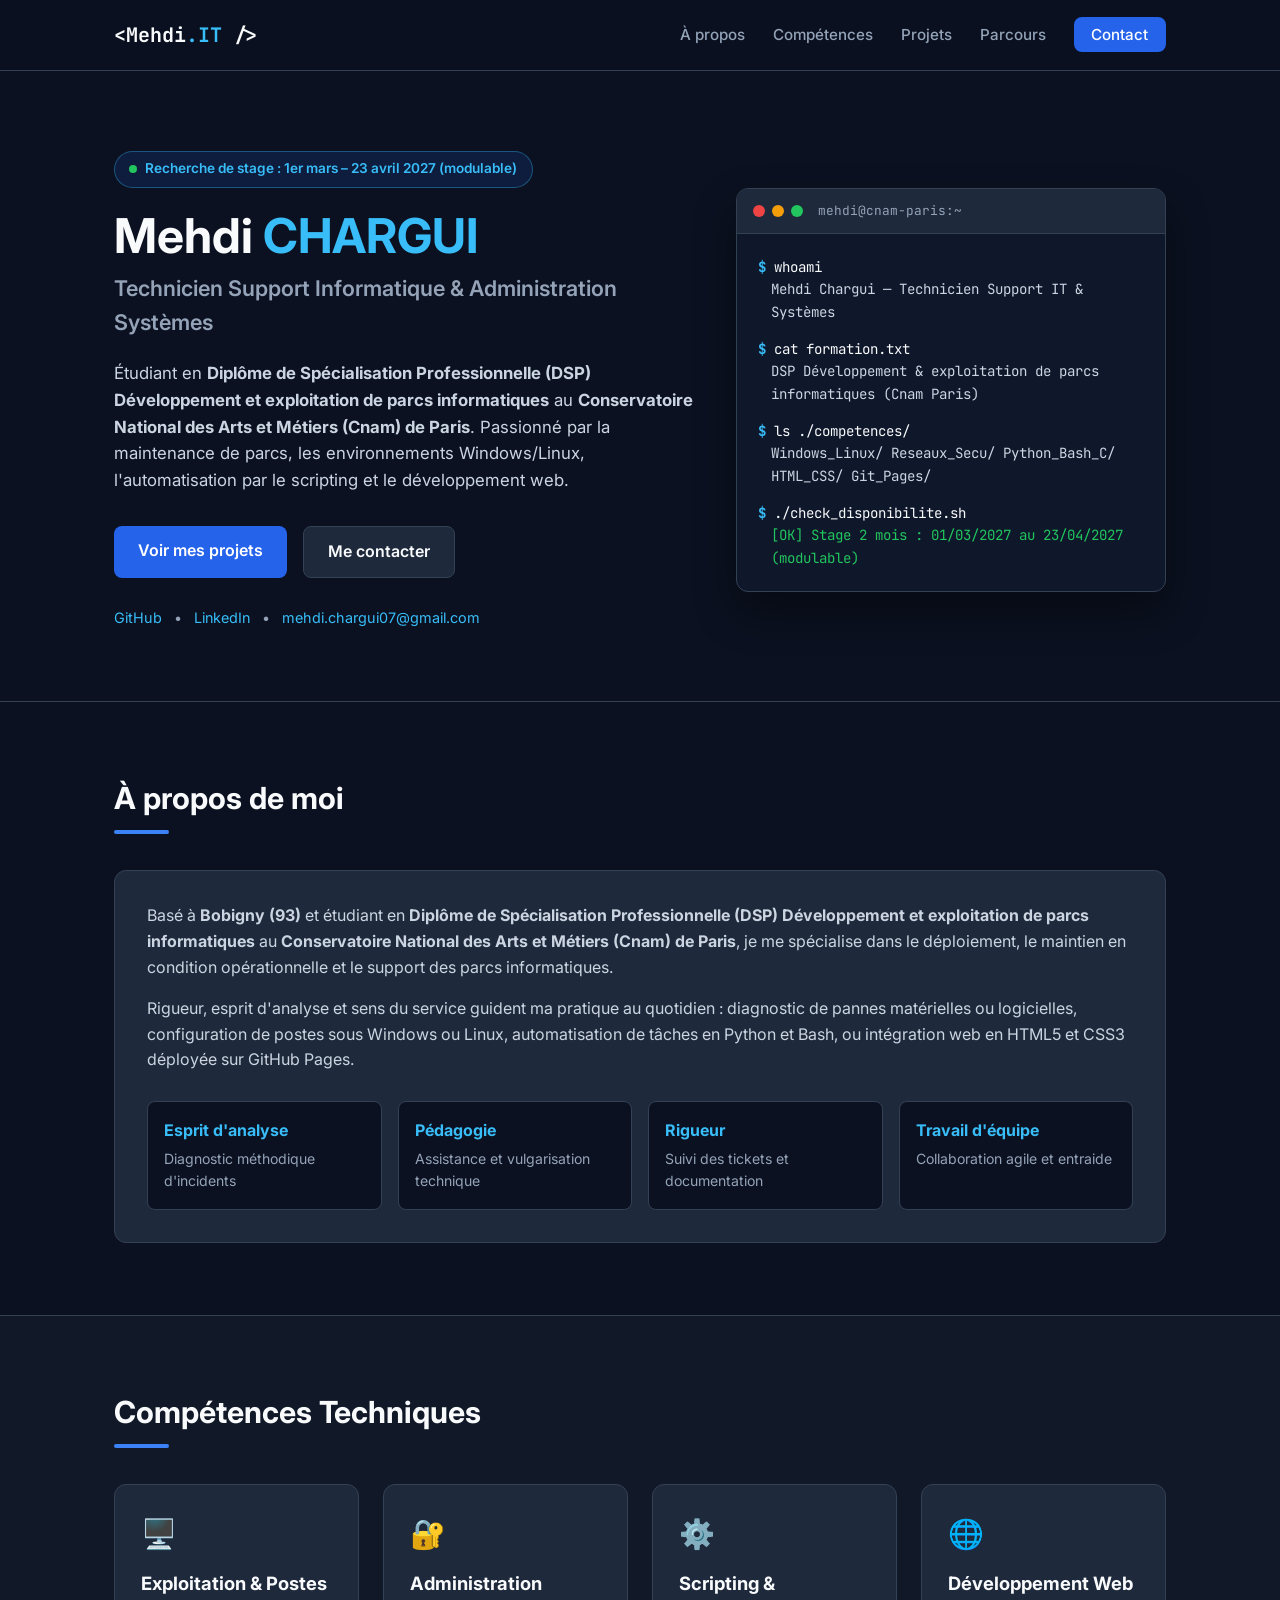
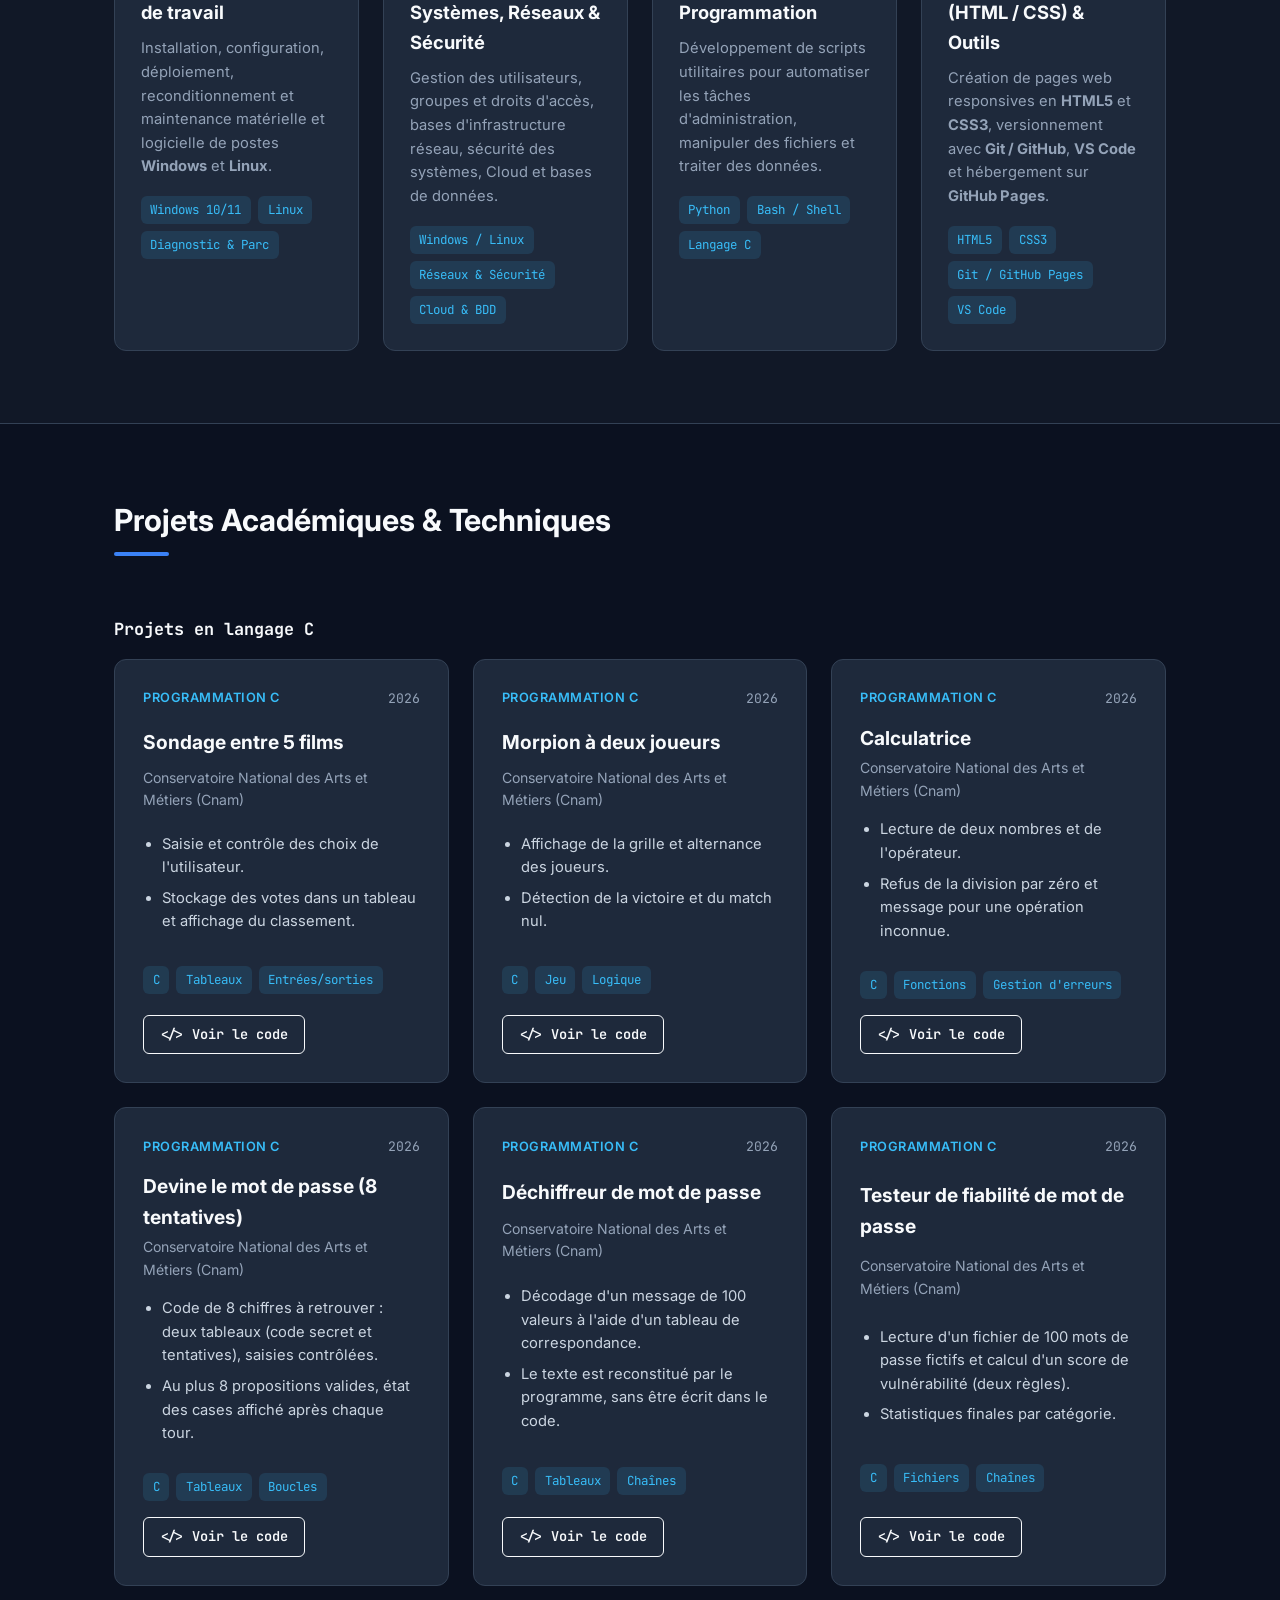
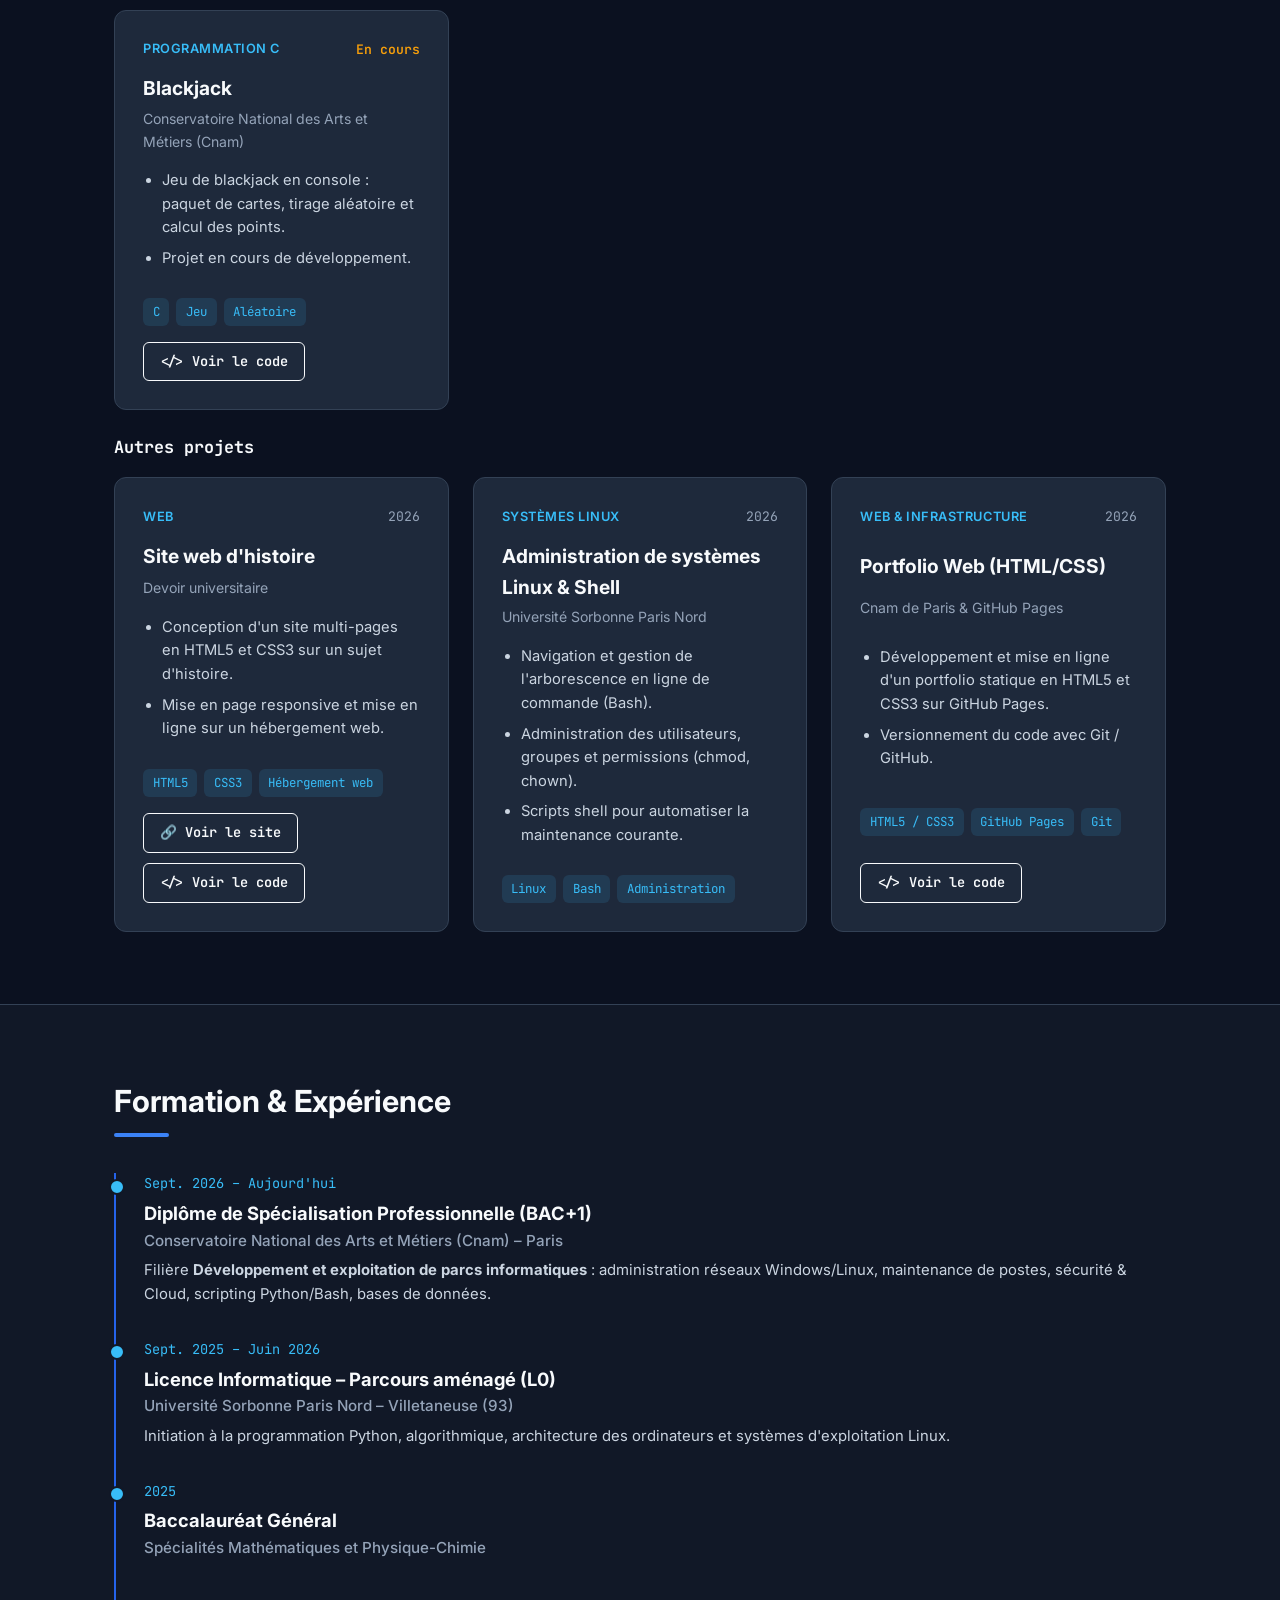
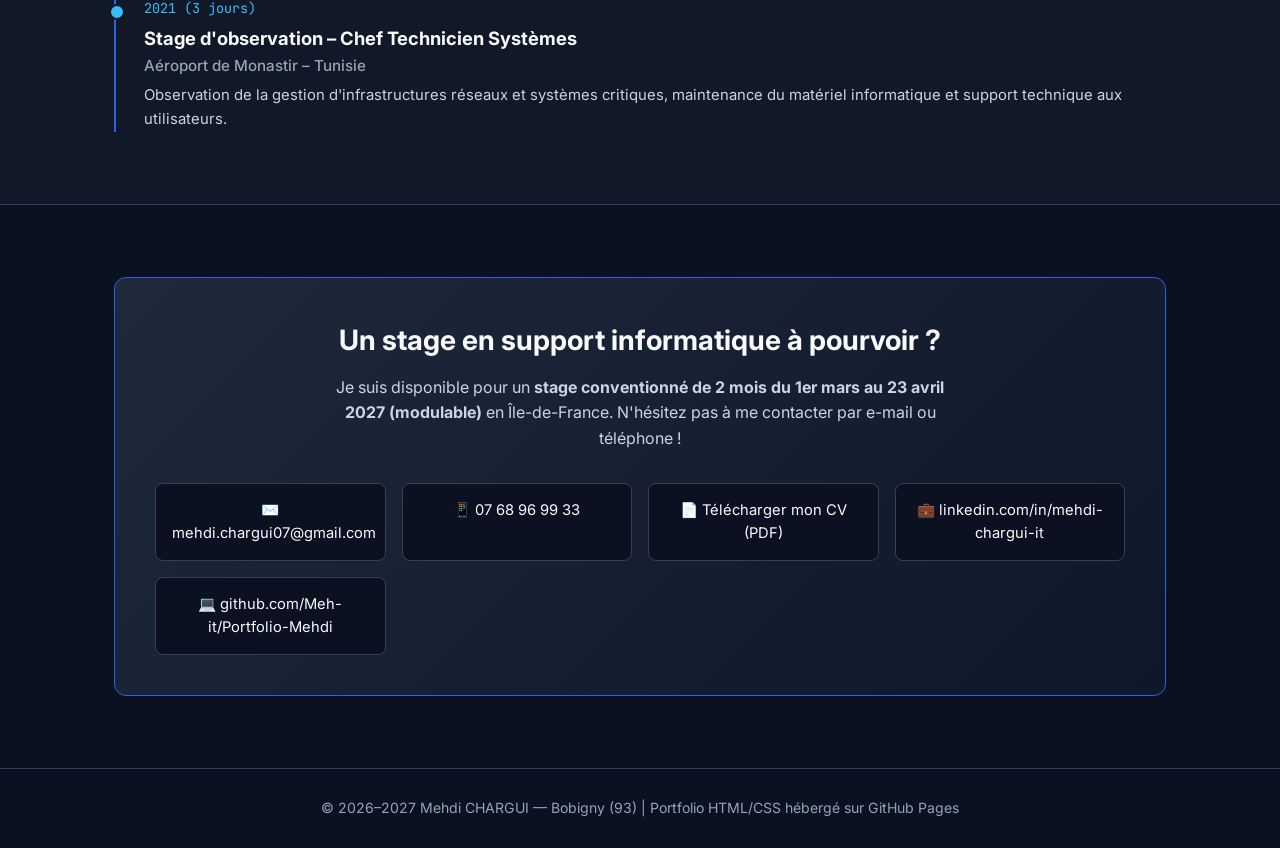
==== index.html @ 20b5f442 "Revise project details and add CV link Updated project descriptions and added a CV download link." ====
<!DOCTYPE html>
<html lang="fr">
<head>
  <meta charset="UTF-8" />
  <meta name="viewport" content="width=device-width, initial-scale=1.0" />
  <title>Mehdi Chargui — Portfolio | Technicien Support &amp; Systèmes</title>
  <meta name="description" content="Portfolio de Mehdi Chargui, étudiant en DSP Développement et exploitation de parcs informatiques au Cnam de Paris. Recherche de stage Technicien support informatique (1er mars – 23 avril 2027, modulable)." />
  <link rel="preconnect" href="https://fonts.googleapis.com" />
  <link rel="preconnect" href="https://fonts.gstatic.com" crossorigin />
  <link href="https://fonts.googleapis.com/css2?family=Inter:wght@400;500;600;700&family=JetBrains+Mono:wght@400;600&display=swap" rel="stylesheet" />
  <link rel="stylesheet" href="style.css" />
  <style>
    /* Boutons "Voir le code" (projets) */
    .projects-subtitle { margin: 24px 0 16px; font-family: "JetBrains Mono", monospace; font-size: 1.05rem; }
    .badge-encours { color: #f59e0b; font-weight: 600; }
    .project-links { margin-top: 16px; display: flex; flex-wrap: wrap; gap: 10px; }
    .btn-code {
      display: inline-flex;
      align-items: center;
      gap: 6px;
      padding: 8px 16px;
      border: 1.5px solid currentColor;
      border-radius: 6px;
      font-family: "JetBrains Mono", monospace;
      font-size: 0.85rem;
      font-weight: 600;
      text-decoration: none;
      color: inherit;
      transition: transform 0.2s, opacity 0.2s;
    }
    .btn-code:hover { transform: translateY(-2px); opacity: 0.8; }
  </style>
</head>
<body>
  <!-- Navigation -->
  <header class="navbar">
    <div class="container nav-content">
      <a href="#accueil" class="logo">&lt;Mehdi<span>.IT</span> /&gt;</a>
      <nav aria-label="Navigation principale">
        <ul class="nav-links">
          <li><a href="#a-propos">À propos</a></li>
          <li><a href="#competences">Compétences</a></li>
          <li><a href="#projets">Projets</a></li>
          <li><a href="#parcours">Parcours</a></li>
          <li><a href="#contact" class="btn-nav">Contact</a></li>
        </ul>
      </nav>
    </div>
  </header>

  <!-- Hero Section -->
  <section id="accueil" class="hero">
    <div class="container hero-grid">
      <div class="hero-text">
        <div class="badge-stage">
          <span class="dot"></span> Recherche de stage : 1er mars – 23 avril 2027 (modulable)
        </div>
        <h1>Mehdi <span>CHARGUI</span></h1>
        <h2>Technicien Support Informatique &amp; Administration Systèmes</h2>
        <p class="hero-desc">
          Étudiant en <strong>Diplôme de Spécialisation Professionnelle (DSP) Développement et exploitation de parcs informatiques</strong> au <strong>Conservatoire National des Arts et Métiers (Cnam) de Paris</strong>. Passionné par la maintenance de parcs, les environnements Windows/Linux, l'automatisation par le scripting et le développement web.
        </p>
        <div class="hero-actions">
          <a href="#projets" class="btn btn-primary">Voir mes projets</a>
          <a href="#contact" class="btn btn-secondary">Me contacter</a>
        </div>
        <div class="hero-links">
          <a href="https://github.com/Meh-it/Portfolio-Mehdi" target="_blank" rel="noopener">GitHub</a>
          <span>•</span>
          <a href="https://linkedin.com/in/mehdi-chargui-it" target="_blank" rel="noopener">LinkedIn</a>
          <span>•</span>
          <a href="mailto:mehdi.chargui07@gmail.com">mehdi.chargui07@gmail.com</a>
        </div>
      </div>

      <div class="terminal-card" aria-label="Présentation terminal">
        <div class="terminal-header">
          <span class="t-btn red"></span>
          <span class="t-btn yellow"></span>
          <span class="t-btn green"></span>
          <span class="terminal-title">mehdi@cnam-paris:~</span>
        </div>
        <div class="terminal-body">
          <p><span class="prompt">$</span> whoami</p>
          <p class="output">Mehdi Chargui — Technicien Support IT &amp; Systèmes</p>
          <p><span class="prompt">$</span> cat formation.txt</p>
          <p class="output">DSP Développement &amp; exploitation de parcs informatiques (Cnam Paris)</p>
          <p><span class="prompt">$</span> ls ./competences/</p>
          <p class="output">Windows_Linux/  Reseaux_Secu/  Python_Bash_C/  HTML_CSS/  Git_Pages/</p>
          <p><span class="prompt">$</span> ./check_disponibilite.sh</p>
          <p class="output success">[OK] Stage 2 mois : 01/03/2027 au 23/04/2027 (modulable)</p>
        </div>
      </div>
    </div>
  </section>

  <!-- À propos -->
  <section id="a-propos" class="section">
    <div class="container">
      <h2 class="section-title">À propos de moi</h2>
      <div class="about-card">
        <p>
          Basé à <strong>Bobigny (93)</strong> et étudiant en <strong>Diplôme de Spécialisation Professionnelle (DSP) Développement et exploitation de parcs informatiques</strong> au <strong>Conservatoire National des Arts et Métiers (Cnam) de Paris</strong>, je me spécialise dans le déploiement, le maintien en condition opérationnelle et le support des parcs informatiques.
        </p>
        <p>
          Rigueur, esprit d'analyse et sens du service guident ma pratique au quotidien : diagnostic de pannes matérielles ou logicielles, configuration de postes sous Windows ou Linux, automatisation de tâches en Python et Bash, ou intégration web en HTML5 et CSS3 déployée sur GitHub Pages.
        </p>
        <div class="qualities-grid">
          <div class="quality-item"><strong>Esprit d'analyse</strong><span>Diagnostic méthodique d'incidents</span></div>
          <div class="quality-item"><strong>Pédagogie</strong><span>Assistance et vulgarisation technique</span></div>
          <div class="quality-item"><strong>Rigueur</strong><span>Suivi des tickets et documentation</span></div>
          <div class="quality-item"><strong>Travail d'équipe</strong><span>Collaboration agile et entraide</span></div>
        </div>
      </div>
    </div>
  </section>

  <!-- Compétences Techniques -->
  <section id="competences" class="section section-alt">
    <div class="container">
      <h2 class="section-title">Compétences Techniques</h2>
      <div class="skills-grid">
        <article class="skill-card">
          <div class="skill-icon">🖥️</div>
          <h3>Exploitation &amp; Postes de travail</h3>
          <p>Installation, configuration, déploiement, reconditionnement et maintenance matérielle et logicielle de postes <strong>Windows</strong> et <strong>Linux</strong>.</p>
          <div class="tags">
            <span>Windows 10/11</span><span>Linux</span><span>Diagnostic &amp; Parc</span>
          </div>
        </article>

        <article class="skill-card">
          <div class="skill-icon">🔐</div>
          <h3>Administration Systèmes, Réseaux &amp; Sécurité</h3>
          <p>Gestion des utilisateurs, groupes et droits d'accès, bases d'infrastructure réseau, sécurité des systèmes, Cloud et bases de données.</p>
          <div class="tags">
            <span>Windows / Linux</span><span>Réseaux &amp; Sécurité</span><span>Cloud &amp; BDD</span>
          </div>
        </article>

        <article class="skill-card">
          <div class="skill-icon">⚙️</div>
          <h3>Scripting &amp; Programmation</h3>
          <p>Développement de scripts utilitaires pour automatiser les tâches d'administration, manipuler des fichiers et traiter des données.</p>
          <div class="tags">
            <span>Python</span><span>Bash / Shell</span><span>Langage C</span>
          </div>
        </article>

        <article class="skill-card">
          <div class="skill-icon">🌐</div>
          <h3>Développement Web (HTML / CSS) &amp; Outils</h3>
          <p>Création de pages web responsives en <strong>HTML5</strong> et <strong>CSS3</strong>, versionnement avec <strong>Git / GitHub</strong>, <strong>VS Code</strong> et hébergement sur <strong>GitHub Pages</strong>.</p>
          <div class="tags">
            <span>HTML5</span><span>CSS3</span><span>Git / GitHub Pages</span><span>VS Code</span>
          </div>
        </article>
      </div>
    </div>
  </section>

  <!-- Projets Académiques & Techniques -->
  <section id="projets" class="section">
    <div class="container">
      <h2 class="section-title">Projets Académiques &amp; Techniques</h2>
      <h3 class="projects-subtitle">Projets en langage C</h3>
      <div class="projects-grid">
        <article class="project-card">
          <div class="project-header">
            <span class="project-tag">Programmation C</span>
            <span class="project-year">2026</span>
          </div>
          <h3>Sondage entre 5 films</h3>
          <p class="project-place">Conservatoire National des Arts et Métiers (Cnam)</p>
          <ul>
            <li>Saisie et contrôle des choix de l'utilisateur.</li>
            <li>Stockage des votes dans un tableau et affichage du classement.</li>
          </ul>
          <div class="tags">
            <span>C</span><span>Tableaux</span><span>Entrées/sorties</span>
          </div>
          <div class="project-links">
            <a href="https://github.com/Meh-it/projets-c/tree/main/01-sondage-films" target="_blank" rel="noopener" class="btn-code">&lt;/&gt; Voir le code</a>
          </div>
        </article>
        <article class="project-card">
          <div class="project-header">
            <span class="project-tag">Programmation C</span>
            <span class="project-year">2026</span>
          </div>
          <h3>Morpion à deux joueurs</h3>
          <p class="project-place">Conservatoire National des Arts et Métiers (Cnam)</p>
          <ul>
            <li>Affichage de la grille et alternance des joueurs.</li>
            <li>Détection de la victoire et du match nul.</li>
          </ul>
          <div class="tags">
            <span>C</span><span>Jeu</span><span>Logique</span>
          </div>
          <div class="project-links">
            <a href="https://github.com/Meh-it/projets-c/tree/main/02-morpion" target="_blank" rel="noopener" class="btn-code">&lt;/&gt; Voir le code</a>
          </div>
        </article>
        <article class="project-card">
          <div class="project-header">
            <span class="project-tag">Programmation C</span>
            <span class="project-year">2026</span>
          </div>
          <h3>Calculatrice</h3>
          <p class="project-place">Conservatoire National des Arts et Métiers (Cnam)</p>
          <ul>
            <li>Lecture de deux nombres et de l'opérateur.</li>
            <li>Refus de la division par zéro et message pour une opération inconnue.</li>
          </ul>
          <div class="tags">
            <span>C</span><span>Fonctions</span><span>Gestion d'erreurs</span>
          </div>
          <div class="project-links">
            <a href="https://github.com/Meh-it/projets-c/tree/main/03-calculatrice" target="_blank" rel="noopener" class="btn-code">&lt;/&gt; Voir le code</a>
          </div>
        </article>
        <article class="project-card">
          <div class="project-header">
            <span class="project-tag">Programmation C</span>
            <span class="project-year">2026</span>
          </div>
          <h3>Devine le mot de passe (8 tentatives)</h3>
          <p class="project-place">Conservatoire National des Arts et Métiers (Cnam)</p>
          <ul>
            <li>Code de 8 chiffres à retrouver : deux tableaux (code secret et tentatives), saisies contrôlées.</li>
            <li>Au plus 8 propositions valides, état des cases affiché après chaque tour.</li>
          </ul>
          <div class="tags">
            <span>C</span><span>Tableaux</span><span>Boucles</span>
          </div>
          <div class="project-links">
            <a href="https://github.com/Meh-it/projets-c/tree/main/04-devine-mot-de-passe" target="_blank" rel="noopener" class="btn-code">&lt;/&gt; Voir le code</a>
          </div>
        </article>
        <article class="project-card">
          <div class="project-header">
            <span class="project-tag">Programmation C</span>
            <span class="project-year">2026</span>
          </div>
          <h3>Déchiffreur de mot de passe</h3>
          <p class="project-place">Conservatoire National des Arts et Métiers (Cnam)</p>
          <ul>
            <li>Décodage d'un message de 100 valeurs à l'aide d'un tableau de correspondance.</li>
            <li>Le texte est reconstitué par le programme, sans être écrit dans le code.</li>
          </ul>
          <div class="tags">
            <span>C</span><span>Tableaux</span><span>Chaînes</span>
          </div>
          <div class="project-links">
            <a href="https://github.com/Meh-it/projets-c/tree/main/05-dechiffreur-mot-de-passe" target="_blank" rel="noopener" class="btn-code">&lt;/&gt; Voir le code</a>
          </div>
        </article>
        <article class="project-card">
          <div class="project-header">
            <span class="project-tag">Programmation C</span>
            <span class="project-year">2026</span>
          </div>
          <h3>Testeur de fiabilité de mot de passe</h3>
          <p class="project-place">Conservatoire National des Arts et Métiers (Cnam)</p>
          <ul>
            <li>Lecture d'un fichier de 100 mots de passe fictifs et calcul d'un score de vulnérabilité (deux règles).</li>
            <li>Statistiques finales par catégorie.</li>
          </ul>
          <div class="tags">
            <span>C</span><span>Fichiers</span><span>Chaînes</span>
          </div>
          <div class="project-links">
            <a href="https://github.com/Meh-it/projets-c/tree/main/06-testeur-fiabilite-mot-de-passe" target="_blank" rel="noopener" class="btn-code">&lt;/&gt; Voir le code</a>
          </div>
        </article>
        <article class="project-card">
          <div class="project-header">
            <span class="project-tag">Programmation C</span>
            <span class="project-year badge-encours">En cours</span>
          </div>
          <h3>Blackjack</h3>
          <p class="project-place">Conservatoire National des Arts et Métiers (Cnam)</p>
          <ul>
            <li>Jeu de blackjack en console : paquet de cartes, tirage aléatoire et calcul des points.</li>
            <li>Projet en cours de développement.</li>
          </ul>
          <div class="tags">
            <span>C</span><span>Jeu</span><span>Aléatoire</span>
          </div>
          <div class="project-links">
            <a href="https://github.com/Meh-it/projets-c" target="_blank" rel="noopener" class="btn-code">&lt;/&gt; Voir le code</a>
          </div>
        </article>
      </div>

      <h3 class="projects-subtitle">Autres projets</h3>
      <div class="projects-grid">
        <article class="project-card">
          <div class="project-header">
            <span class="project-tag">Web</span>
            <span class="project-year">2026</span>
          </div>
          <h3>Site web d'histoire</h3>
          <p class="project-place">Devoir universitaire</p>
          <ul>
            <li>Conception d'un site multi-pages en HTML5 et CSS3 sur un sujet d'histoire.</li>
            <li>Mise en page responsive et mise en ligne sur un hébergement web.</li>
          </ul>
          <div class="tags">
            <span>HTML5</span><span>CSS3</span><span>Hébergement web</span>
          </div>
          <div class="project-links">
            <a href="https://mehdich.wuaze.com" target="_blank" rel="noopener" class="btn-code">&#128279; Voir le site</a>
            <a href="https://github.com/Meh-it/site-histoire" target="_blank" rel="noopener" class="btn-code">&lt;/&gt; Voir le code</a>
          </div>
        </article>
        <article class="project-card">
          <div class="project-header">
            <span class="project-tag">Systèmes Linux</span>
            <span class="project-year">2026</span>
          </div>
          <h3>Administration de systèmes Linux &amp; Shell</h3>
          <p class="project-place">Université Sorbonne Paris Nord</p>
          <ul>
            <li>Navigation et gestion de l'arborescence en ligne de commande (Bash).</li>
            <li>Administration des utilisateurs, groupes et permissions (chmod, chown).</li>
            <li>Scripts shell pour automatiser la maintenance courante.</li>
          </ul>
          <div class="tags">
            <span>Linux</span><span>Bash</span><span>Administration</span>
          </div>
        </article>
        <article class="project-card">
          <div class="project-header">
            <span class="project-tag">Web &amp; Infrastructure</span>
            <span class="project-year">2026</span>
          </div>
          <h3>Portfolio Web (HTML/CSS)</h3>
          <p class="project-place">Cnam de Paris &amp; GitHub Pages</p>
          <ul>
            <li>Développement et mise en ligne d'un portfolio statique en HTML5 et CSS3 sur GitHub Pages.</li>
            <li>Versionnement du code avec Git / GitHub.</li>
          </ul>
          <div class="tags">
            <span>HTML5 / CSS3</span><span>GitHub Pages</span><span>Git</span>
          </div>
          <div class="project-links">
            <a href="https://github.com/Meh-it/Portfolio-Mehdi" target="_blank" rel="noopener" class="btn-code">&lt;/&gt; Voir le code</a>
          </div>
        </article>
      </div>
    </div>
  </section>

  <!-- Parcours & Expérience -->
  <section id="parcours" class="section section-alt">
    <div class="container">
      <h2 class="section-title">Formation &amp; Expérience</h2>
      <div class="timeline">
        <div class="timeline-item">
          <div class="timeline-date">Sept. 2026 – Aujourd'hui</div>
          <div class="timeline-content">
            <h3>Diplôme de Spécialisation Professionnelle (BAC+1)</h3>
            <h4>Conservatoire National des Arts et Métiers (Cnam) – Paris</h4>
            <p>Filière <strong>Développement et exploitation de parcs informatiques</strong> : administration réseaux Windows/Linux, maintenance de postes, sécurité &amp; Cloud, scripting Python/Bash, bases de données.</p>
          </div>
        </div>

        <div class="timeline-item">
          <div class="timeline-date">Sept. 2025 – Juin 2026</div>
          <div class="timeline-content">
            <h3>Licence Informatique – Parcours aménagé (L0)</h3>
            <h4>Université Sorbonne Paris Nord – Villetaneuse (93)</h4>
            <p>Initiation à la programmation Python, algorithmique, architecture des ordinateurs et systèmes d'exploitation Linux.</p>
          </div>
        </div>

        <div class="timeline-item">
          <div class="timeline-date">2025</div>
          <div class="timeline-content">
            <h3>Baccalauréat Général</h3>
            <h4>Spécialités Mathématiques et Physique-Chimie</h4>
          </div>
        </div>

        <div class="timeline-item">
          <div class="timeline-date">2021 (3 jours)</div>
          <div class="timeline-content">
            <h3>Stage d'observation – Chef Technicien Systèmes</h3>
            <h4>Aéroport de Monastir – Tunisie</h4>
            <p>Observation de la gestion d'infrastructures réseaux et systèmes critiques, maintenance du matériel informatique et support technique aux utilisateurs.</p>
          </div>
        </div>
      </div>
    </div>
  </section>

  <!-- Contact -->
  <section id="contact" class="section">
    <div class="container">
      <div class="contact-box">
        <h2>Un stage en support informatique à pourvoir ?</h2>
        <p>
          Je suis disponible pour un <strong>stage conventionné de 2 mois du 1er mars au 23 avril 2027 (modulable)</strong> en Île-de-France. N'hésitez pas à me contacter par e-mail ou téléphone !
        </p>
        <div class="contact-details">
          <a href="mailto:mehdi.chargui07@gmail.com" class="contact-item">
            <span>✉️</span> mehdi.chargui07@gmail.com
          </a>
          <a href="tel:+33768969933" class="contact-item">
            <span>📱</span> 07 68 96 99 33
          </a>
          <a href="Chargui_Mehdi_CV.pdf" target="_blank" rel="noopener" class="contact-item">
            <span>📄</span> Télécharger mon CV (PDF)
          </a>
          <a href="https://linkedin.com/in/mehdi-chargui-it" target="_blank" rel="noopener" class="contact-item">
            <span>💼</span> linkedin.com/in/mehdi-chargui-it
          </a>
          <a href="https://github.com/Meh-it/Portfolio-Mehdi" target="_blank" rel="noopener" class="contact-item">
            <span>💻</span> github.com/Meh-it/Portfolio-Mehdi
          </a>
        </div>
      </div>
    </div>
  </section>

  <!-- Footer -->
  <footer class="footer">
    <div class="container">
      <p>© 2026–2027 Mehdi CHARGUI — Bobigny (93) | Portfolio HTML/CSS hébergé sur GitHub Pages</p>
    </div>
  </footer>
</body>
</html>
---- style.css ----
/* Reset & Variables */
:root {
  --bg-main: #0b1120;
  --bg-alt: #111827;
  --bg-card: #1e293b;
  --border: #334155;
  --primary: #2563eb;
  --primary-light: #3b82f6;
  --accent: #38bdf8;
  --text-main: #f8fafc;
  --text-muted: #94a3b8;
  --success: #22c55e;
  --radius: 12px;
}

* {
  box-sizing: border-box;
  margin: 0;
  padding: 0;
}

html {
  scroll-behavior: smooth;
}

body {
  font-family: 'Inter', -apple-system, BlinkMacSystemFont, sans-serif;
  background-color: var(--bg-main);
  color: var(--text-main);
  line-height: 1.6;
}

.container {
  max-width: 1100px;
  margin: 0 auto;
  padding: 0 1.5rem;
}

/* Navbar */
.navbar {
  position: sticky;
  top: 0;
  z-index: 100;
  background: rgba(11, 17, 32, 0.9);
  backdrop-filter: blur(10px);
  border-bottom: 1px solid var(--border);
}

.nav-content {
  display: flex;
  justify-content: space-between;
  align-items: center;
  height: 70px;
}

.logo {
  font-family: 'JetBrains Mono', monospace;
  font-size: 1.25rem;
  font-weight: 700;
  color: var(--text-main);
  text-decoration: none;
}

.logo span {
  color: var(--accent);
}

.nav-links {
  list-style: none;
  display: flex;
  align-items: center;
  gap: 1.75rem;
}

.nav-links a {
  color: var(--text-muted);
  text-decoration: none;
  font-size: 0.95rem;
  font-weight: 500;
  transition: color 0.2s;
}

.nav-links a:hover {
  color: var(--text-main);
}

.btn-nav {
  background: var(--primary);
  color: #fff !important;
  padding: 0.5rem 1.1rem;
  border-radius: 8px;
}

.btn-nav:hover {
  background: var(--primary-light);
}

/* Hero */
.hero {
  padding: 5rem 0 4.5rem;
  border-bottom: 1px solid var(--border);
}

.hero-grid {
  display: grid;
  grid-template-columns: 1.15fr 0.85fr;
  gap: 2.5rem;
  align-items: center;
}

.badge-stage {
  display: inline-flex;
  align-items: center;
  gap: 0.5rem;
  background: rgba(37, 99, 235, 0.15);
  border: 1px solid rgba(56, 189, 248, 0.35);
  color: var(--accent);
  padding: 0.4rem 0.9rem;
  border-radius: 999px;
  font-size: 0.85rem;
  font-weight: 600;
  margin-bottom: 1.25rem;
}

.dot {
  width: 8px;
  height: 8px;
  border-radius: 50%;
  background: var(--success);
}

.hero h1 {
  font-size: 3rem;
  line-height: 1.15;
  margin-bottom: 0.5rem;
}

.hero h1 span {
  color: var(--accent);
}

.hero h2 {
  font-size: 1.35rem;
  font-weight: 600;
  color: var(--text-muted);
  margin-bottom: 1.25rem;
}

.hero-desc {
  color: #cbd5e1;
  margin-bottom: 2rem;
  font-size: 1.05rem;
}

.hero-actions {
  display: flex;
  flex-wrap: wrap;
  gap: 1rem;
  margin-bottom: 1.75rem;
}

.btn {
  display: inline-block;
  padding: 0.75rem 1.5rem;
  border-radius: 8px;
  font-weight: 600;
  text-decoration: none;
  transition: transform 0.15s, background 0.2s;
}

.btn:hover {
  transform: translateY(-2px);
}

.btn-primary {
  background: var(--primary);
  color: #fff;
}

.btn-primary:hover {
  background: var(--primary-light);
}

.btn-secondary {
  background: var(--bg-card);
  color: var(--text-main);
  border: 1px solid var(--border);
}

.btn-secondary:hover {
  border-color: var(--accent);
}

.hero-links {
  display: flex;
  flex-wrap: wrap;
  gap: 0.75rem;
  font-size: 0.9rem;
  color: var(--text-muted);
}

.hero-links a {
  color: var(--accent);
  text-decoration: none;
}

.hero-links a:hover {
  text-decoration: underline;
}

/* Terminal Card */
.terminal-card {
  background: #0f172a;
  border: 1px solid var(--border);
  border-radius: var(--radius);
  overflow: hidden;
  box-shadow: 0 20px 40px rgba(0, 0, 0, 0.4);
}

.terminal-header {
  background: #1e293b;
  padding: 0.75rem 1rem;
  display: flex;
  align-items: center;
  gap: 0.45rem;
  border-bottom: 1px solid var(--border);
}

.t-btn {
  width: 12px;
  height: 12px;
  border-radius: 50%;
}

.red { background: #ef4444; }
.yellow { background: #f59e0b; }
.green { background: #22c55e; }

.terminal-title {
  margin-left: 0.5rem;
  font-family: 'JetBrains Mono', monospace;
  font-size: 0.8rem;
  color: var(--text-muted);
}

.terminal-body {
  padding: 1.35rem;
  font-family: 'JetBrains Mono', monospace;
  font-size: 0.88rem;
}

.prompt {
  color: var(--accent);
  font-weight: 700;
}

.output {
  color: #cbd5e1;
  margin-bottom: 0.9rem;
  padding-left: 0.8rem;
}

.output.success {
  color: var(--success);
  margin-bottom: 0;
}

/* Sections */
.section {
  padding: 4.5rem 0;
}

.section-alt {
  background-color: var(--bg-alt);
  border-top: 1px solid var(--border);
  border-bottom: 1px solid var(--border);
}

.section-title {
  font-size: 1.9rem;
  margin-bottom: 2.25rem;
  position: relative;
  display: inline-block;
}

.section-title::after {
  content: "";
  display: block;
  width: 55px;
  height: 4px;
  background: var(--primary-light);
  border-radius: 2px;
  margin-top: 0.5rem;
}

/* About */
.about-card {
  background: var(--bg-card);
  border: 1px solid var(--border);
  border-radius: var(--radius);
  padding: 2rem;
}

.about-card p {
  color: #cbd5e1;
  margin-bottom: 1rem;
}

.qualities-grid {
  display: grid;
  grid-template-columns: repeat(auto-fit, minmax(210px, 1fr));
  gap: 1rem;
  margin-top: 1.75rem;
}

.quality-item {
  background: var(--bg-main);
  border: 1px solid var(--border);
  border-radius: 8px;
  padding: 1rem;
  display: flex;
  flex-direction: column;
  gap: 0.25rem;
}

.quality-item strong {
  color: var(--accent);
}

.quality-item span {
  font-size: 0.88rem;
  color: var(--text-muted);
}

/* Skills */
.skills-grid {
  display: grid;
  grid-template-columns: repeat(auto-fit, minmax(240px, 1fr));
  gap: 1.5rem;
}

.skill-card {
  background: var(--bg-card);
  border: 1px solid var(--border);
  border-radius: var(--radius);
  padding: 1.6rem;
  transition: border-color 0.2s, transform 0.2s;
}

.skill-card:hover {
  border-color: var(--accent);
  transform: translateY(-3px);
}

.skill-icon {
  font-size: 1.8rem;
  margin-bottom: 0.75rem;
}

.skill-card h3 {
  font-size: 1.15rem;
  margin-bottom: 0.6rem;
}

.skill-card p {
  color: var(--text-muted);
  font-size: 0.92rem;
  margin-bottom: 1.1rem;
}

.tags {
  display: flex;
  flex-wrap: wrap;
  gap: 0.45rem;
}

.tags span {
  background: rgba(56, 189, 248, 0.12);
  color: var(--accent);
  font-family: 'JetBrains Mono', monospace;
  font-size: 0.78rem;
  padding: 0.25rem 0.6rem;
  border-radius: 6px;
}

/* Projects */
.projects-grid {
  display: grid;
  grid-template-columns: repeat(auto-fit, minmax(300px, 1fr));
  gap: 1.5rem;
}

.project-card {
  background: var(--bg-card);
  border: 1px solid var(--border);
  border-radius: var(--radius);
  padding: 1.75rem;
  display: flex;
  flex-direction: column;
  justify-content: space-between;
}

.project-header {
  display: flex;
  justify-content: space-between;
  align-items: center;
  margin-bottom: 0.85rem;
}

.project-tag {
  font-size: 0.8rem;
  font-weight: 600;
  color: var(--accent);
  text-transform: uppercase;
  letter-spacing: 0.04em;
}

.project-year {
  font-family: 'JetBrains Mono', monospace;
  font-size: 0.82rem;
  color: var(--text-muted);
}

.project-card h3 {
  font-size: 1.2rem;
  margin-bottom: 0.25rem;
}

.project-place {
  font-size: 0.88rem;
  color: var(--text-muted);
  margin-bottom: 1rem;
}

.project-card ul {
  padding-left: 1.2rem;
  color: #cbd5e1;
  font-size: 0.92rem;
  margin-bottom: 1.25rem;
}

.project-card li {
  margin-bottom: 0.45rem;
}

/* Timeline */
.timeline {
  border-left: 2px solid var(--primary);
  padding-left: 1.75rem;
  display: flex;
  flex-direction: column;
  gap: 2rem;
}

.timeline-item {
  position: relative;
}

.timeline-item::before {
  content: "";
  position: absolute;
  left: -2.2rem;
  top: 0.35rem;
  width: 12px;
  height: 12px;
  border-radius: 50%;
  background: var(--accent);
  border: 2px solid var(--bg-alt);
}

.timeline-date {
  font-family: 'JetBrains Mono', monospace;
  font-size: 0.85rem;
  color: var(--accent);
  margin-bottom: 0.25rem;
}

.timeline-content h3 {
  font-size: 1.15rem;
}

.timeline-content h4 {
  font-size: 0.95rem;
  font-weight: 500;
  color: var(--text-muted);
  margin-bottom: 0.4rem;
}

.timeline-content p {
  font-size: 0.93rem;
  color: #cbd5e1;
}

/* Contact */
.contact-box {
  background: linear-gradient(135deg, #1e293b 0%, #0f172a 100%);
  border: 1px solid var(--primary);
  border-radius: var(--radius);
  padding: 2.5rem;
  text-align: center;
}

.contact-box h2 {
  font-size: 1.75rem;
  margin-bottom: 0.75rem;
}

.contact-box p {
  max-width: 650px;
  margin: 0 auto 2rem;
  color: #cbd5e1;
}

.contact-details {
  display: grid;
  grid-template-columns: repeat(auto-fit, minmax(230px, 1fr));
  gap: 1rem;
}

.contact-item {
  background: var(--bg-main);
  border: 1px solid var(--border);
  border-radius: 8px;
  padding: 0.9rem 1rem;
  color: var(--text-main);
  text-decoration: none;
  font-size: 0.92rem;
  transition: border-color 0.2s;
}

.contact-item:hover {
  border-color: var(--accent);
}

/* Footer */
.footer {
  border-top: 1px solid var(--border);
  padding: 1.75rem 0;
  text-align: center;
  font-size: 0.88rem;
  color: var(--text-muted);
}

/* Responsive */
@media (max-width: 850px) {
  .hero-grid {
    grid-template-columns: 1fr;
  }
  .hero h1 {
    font-size: 2.3rem;
  }
  .nav-links {
    display: none;
  }
}
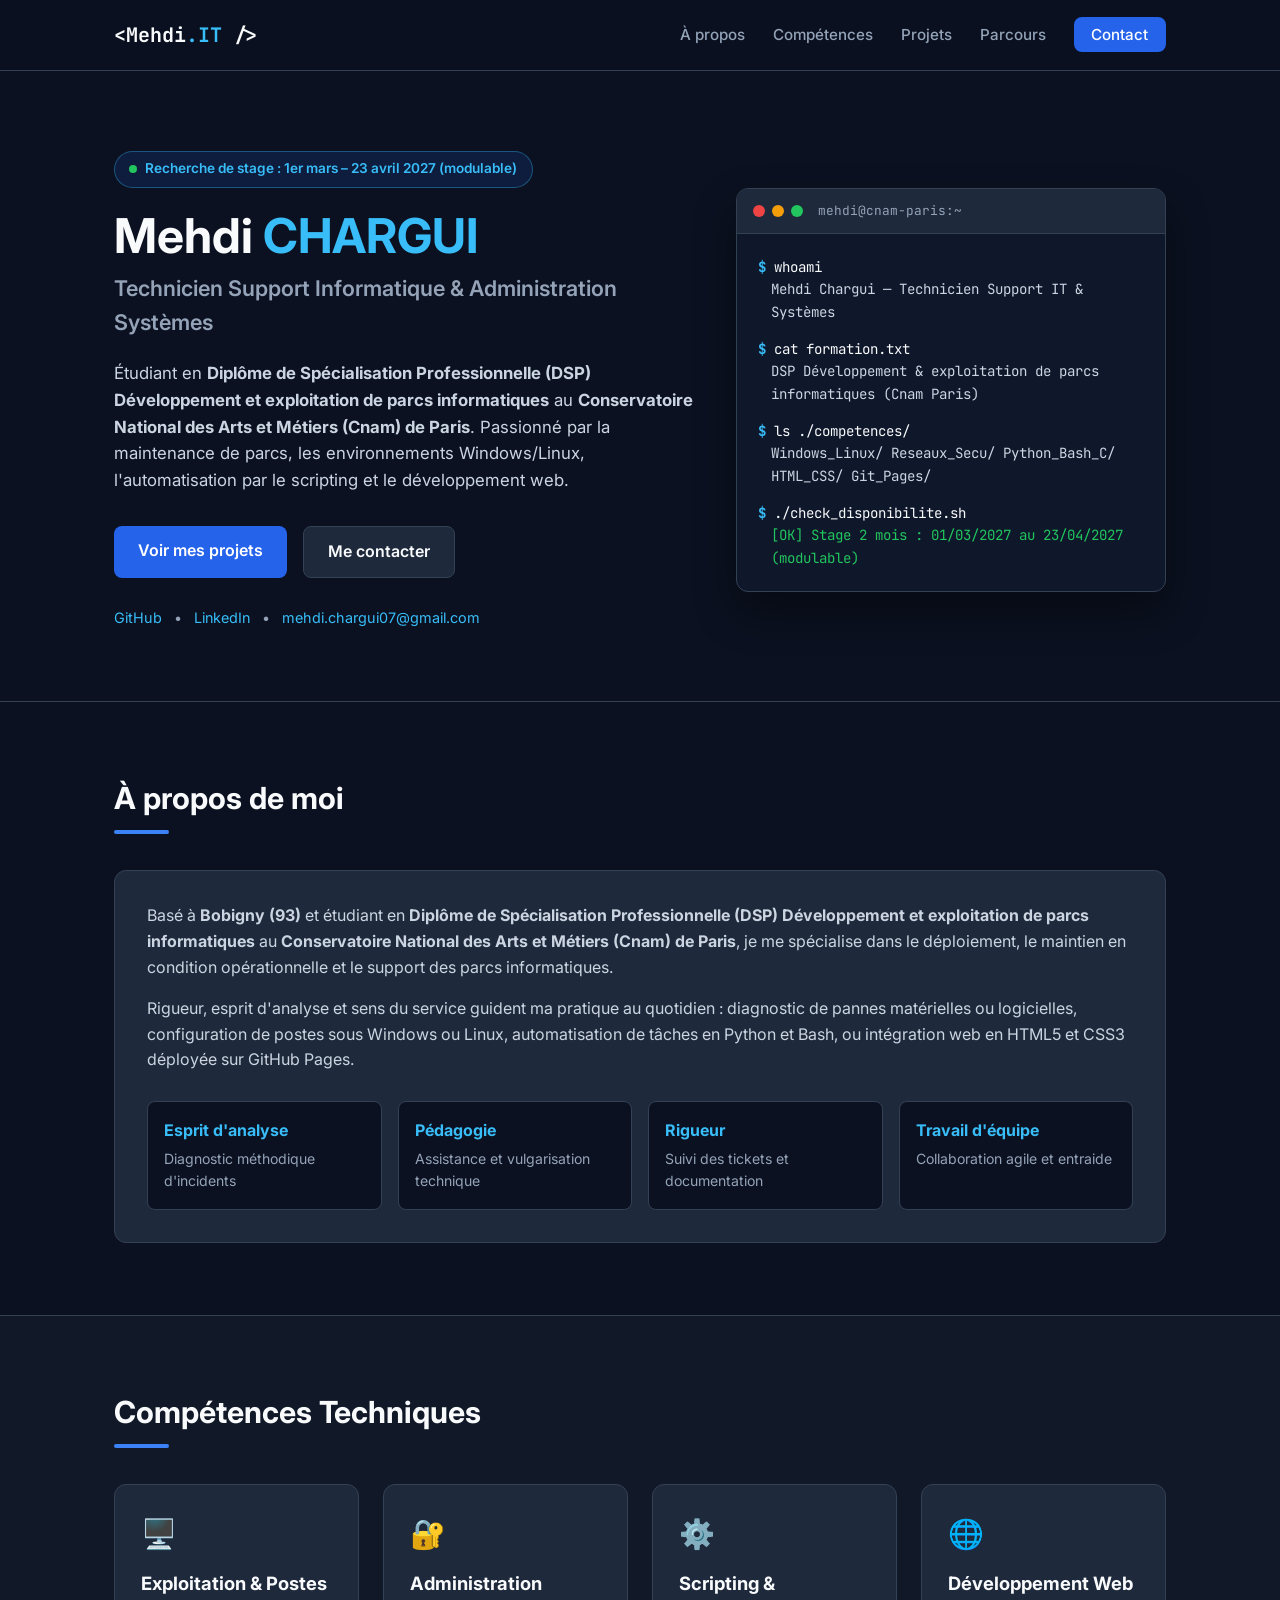
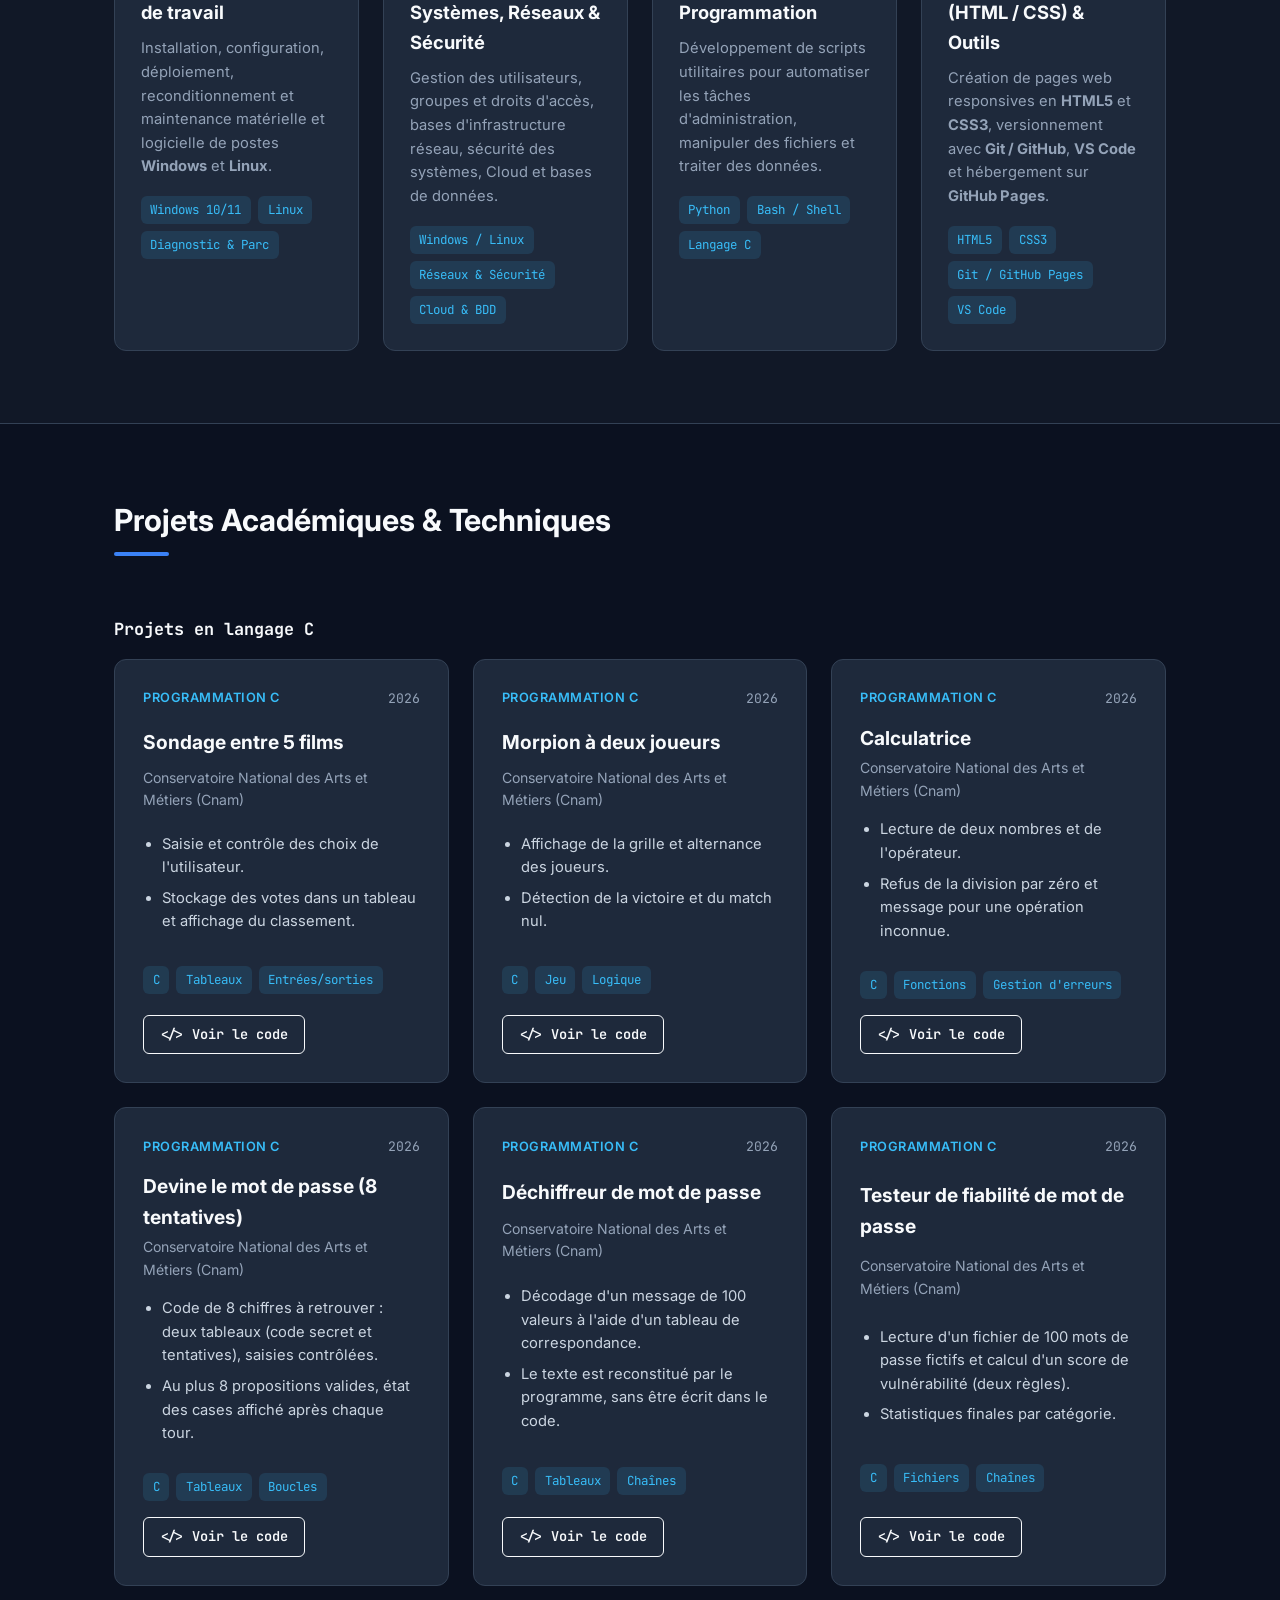
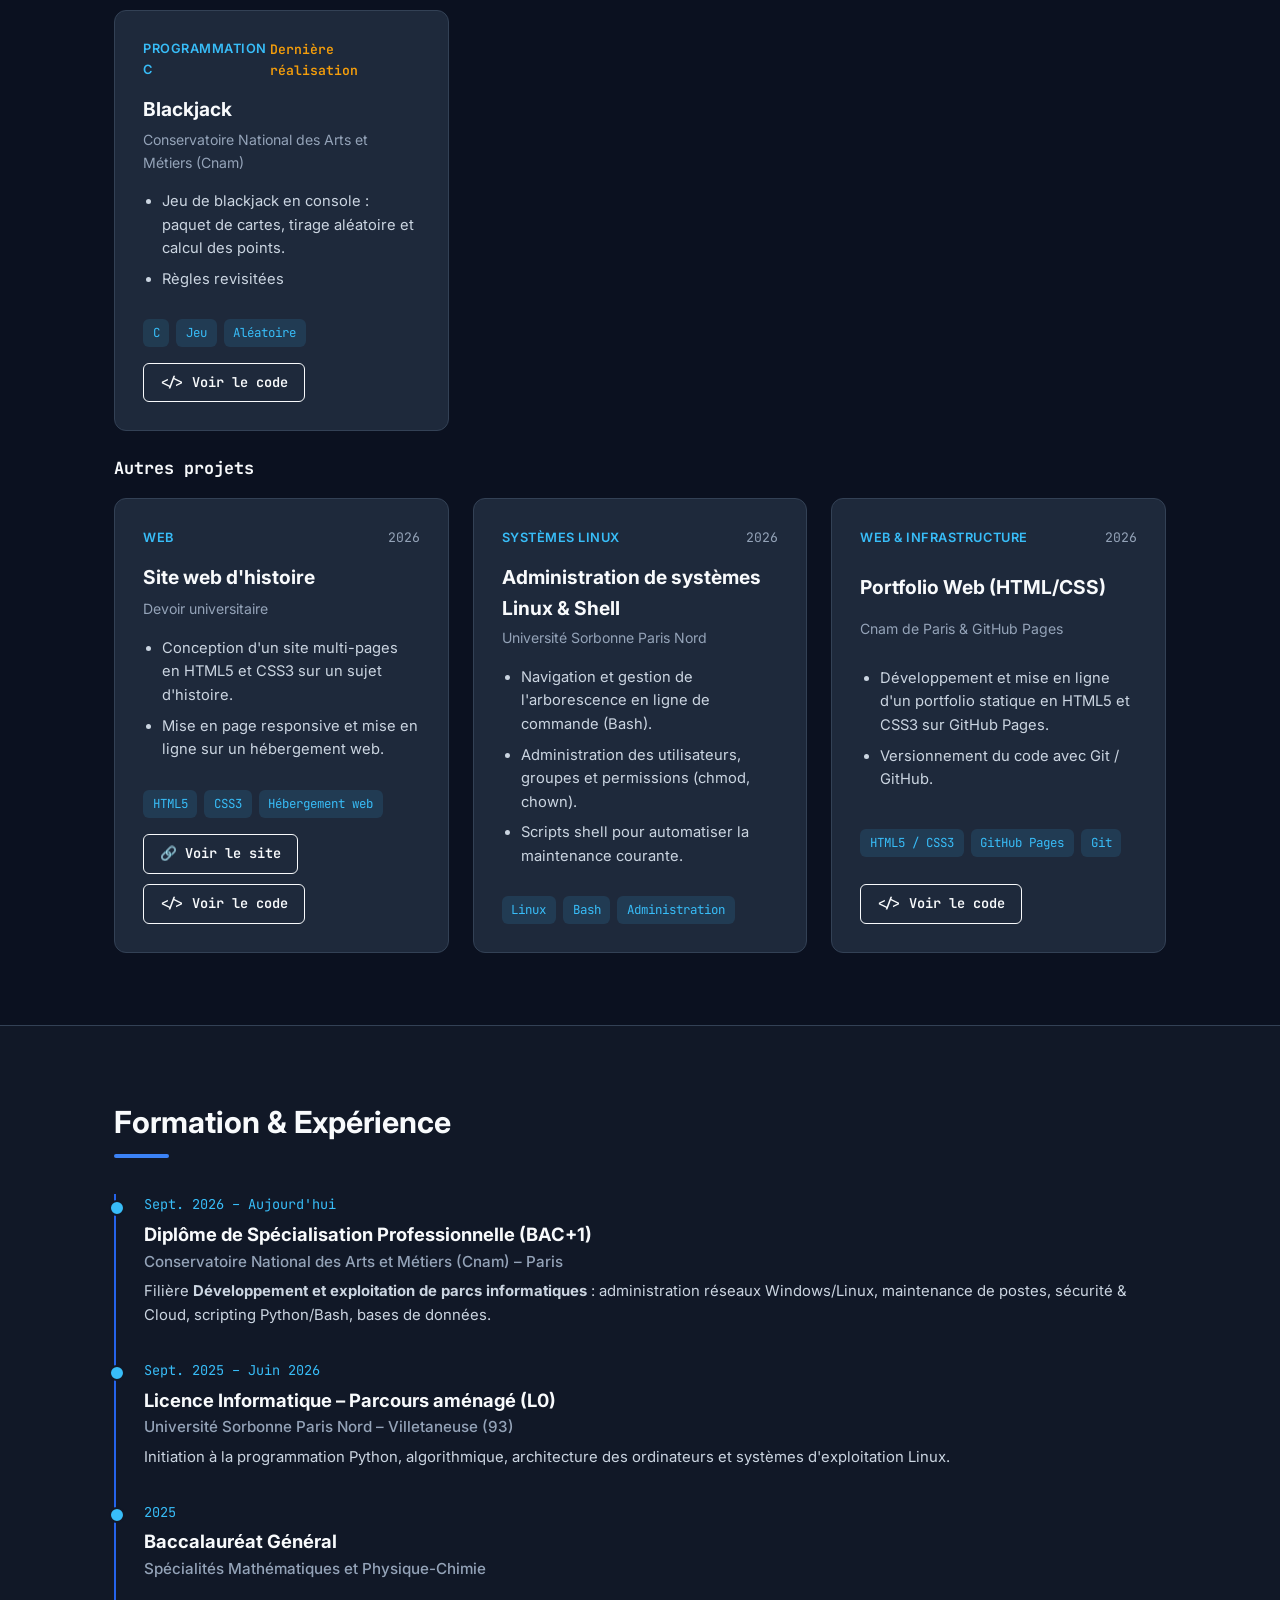
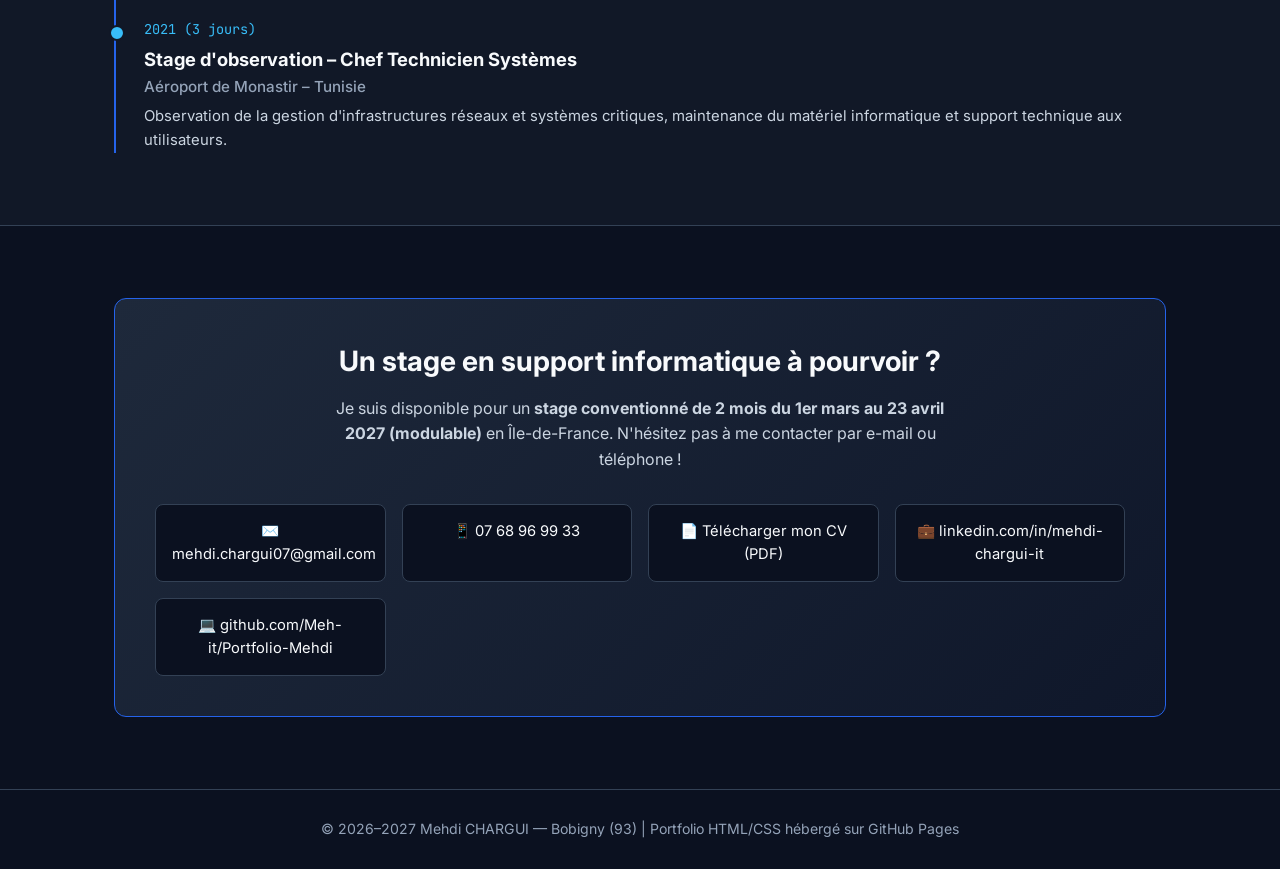
==== commit 2915c075: "Update project status and description in index.html" ====
--- a/index.html
+++ b/index.html
@@ -180,7 +180,7 @@
             <span>C</span><span>Tableaux</span><span>Entrées/sorties</span>
           </div>
           <div class="project-links">
-            <a href="https://github.com/Meh-it/projets-c/tree/main/01-sondage-films" target="_blank" rel="noopener" class="btn-code">&lt;/&gt; Voir le code</a>
+            <a href="https://github.com/Meh-it/projets-c" target="_blank" rel="noopener" class="btn-code">&lt;/&gt; Voir le code</a>
           </div>
         </article>
         <article class="project-card">
@@ -198,7 +198,7 @@
             <span>C</span><span>Jeu</span><span>Logique</span>
           </div>
           <div class="project-links">
-            <a href="https://github.com/Meh-it/projets-c/tree/main/02-morpion" target="_blank" rel="noopener" class="btn-code">&lt;/&gt; Voir le code</a>
+            <a href="https://github.com/Meh-it/projets-c" target="_blank" rel="noopener" class="btn-code">&lt;/&gt; Voir le code</a>
           </div>
         </article>
         <article class="project-card">
@@ -216,7 +216,7 @@
             <span>C</span><span>Fonctions</span><span>Gestion d'erreurs</span>
           </div>
           <div class="project-links">
-            <a href="https://github.com/Meh-it/projets-c/tree/main/03-calculatrice" target="_blank" rel="noopener" class="btn-code">&lt;/&gt; Voir le code</a>
+            <a href="https://github.com/Meh-it/projets-c" target="_blank" rel="noopener" class="btn-code">&lt;/&gt; Voir le code</a>
           </div>
         </article>
         <article class="project-card">
@@ -234,7 +234,7 @@
             <span>C</span><span>Tableaux</span><span>Boucles</span>
           </div>
           <div class="project-links">
-            <a href="https://github.com/Meh-it/projets-c/tree/main/04-devine-mot-de-passe" target="_blank" rel="noopener" class="btn-code">&lt;/&gt; Voir le code</a>
+            <a href="https://github.com/Meh-it/projets-c" target="_blank" rel="noopener" class="btn-code">&lt;/&gt; Voir le code</a>
           </div>
         </article>
         <article class="project-card">
@@ -252,7 +252,7 @@
             <span>C</span><span>Tableaux</span><span>Chaînes</span>
           </div>
           <div class="project-links">
-            <a href="https://github.com/Meh-it/projets-c/tree/main/05-dechiffreur-mot-de-passe" target="_blank" rel="noopener" class="btn-code">&lt;/&gt; Voir le code</a>
+            <a href="https://github.com/Meh-it/projets-c" target="_blank" rel="noopener" class="btn-code">&lt;/&gt; Voir le code</a>
           </div>
         </article>
         <article class="project-card">
@@ -270,19 +270,19 @@
             <span>C</span><span>Fichiers</span><span>Chaînes</span>
           </div>
           <div class="project-links">
-            <a href="https://github.com/Meh-it/projets-c/tree/main/06-testeur-fiabilite-mot-de-passe" target="_blank" rel="noopener" class="btn-code">&lt;/&gt; Voir le code</a>
-          </div>
-        </article>
-        <article class="project-card">
-          <div class="project-header">
-            <span class="project-tag">Programmation C</span>
-            <span class="project-year badge-encours">En cours</span>
+            <a href="https://github.com/Meh-it/projets-c" target="_blank" rel="noopener" class="btn-code">&lt;/&gt; Voir le code</a>
+          </div>
+        </article>
+        <article class="project-card">
+          <div class="project-header">
+            <span class="project-tag">Programmation C</span>
+            <span class="project-year badge-encours">Dernière réalisation</span>
           </div>
           <h3>Blackjack</h3>
           <p class="project-place">Conservatoire National des Arts et Métiers (Cnam)</p>
           <ul>
             <li>Jeu de blackjack en console : paquet de cartes, tirage aléatoire et calcul des points.</li>
-            <li>Projet en cours de développement.</li>
+            <li>Règles revisitées</li>
           </ul>
           <div class="tags">
             <span>C</span><span>Jeu</span><span>Aléatoire</span>
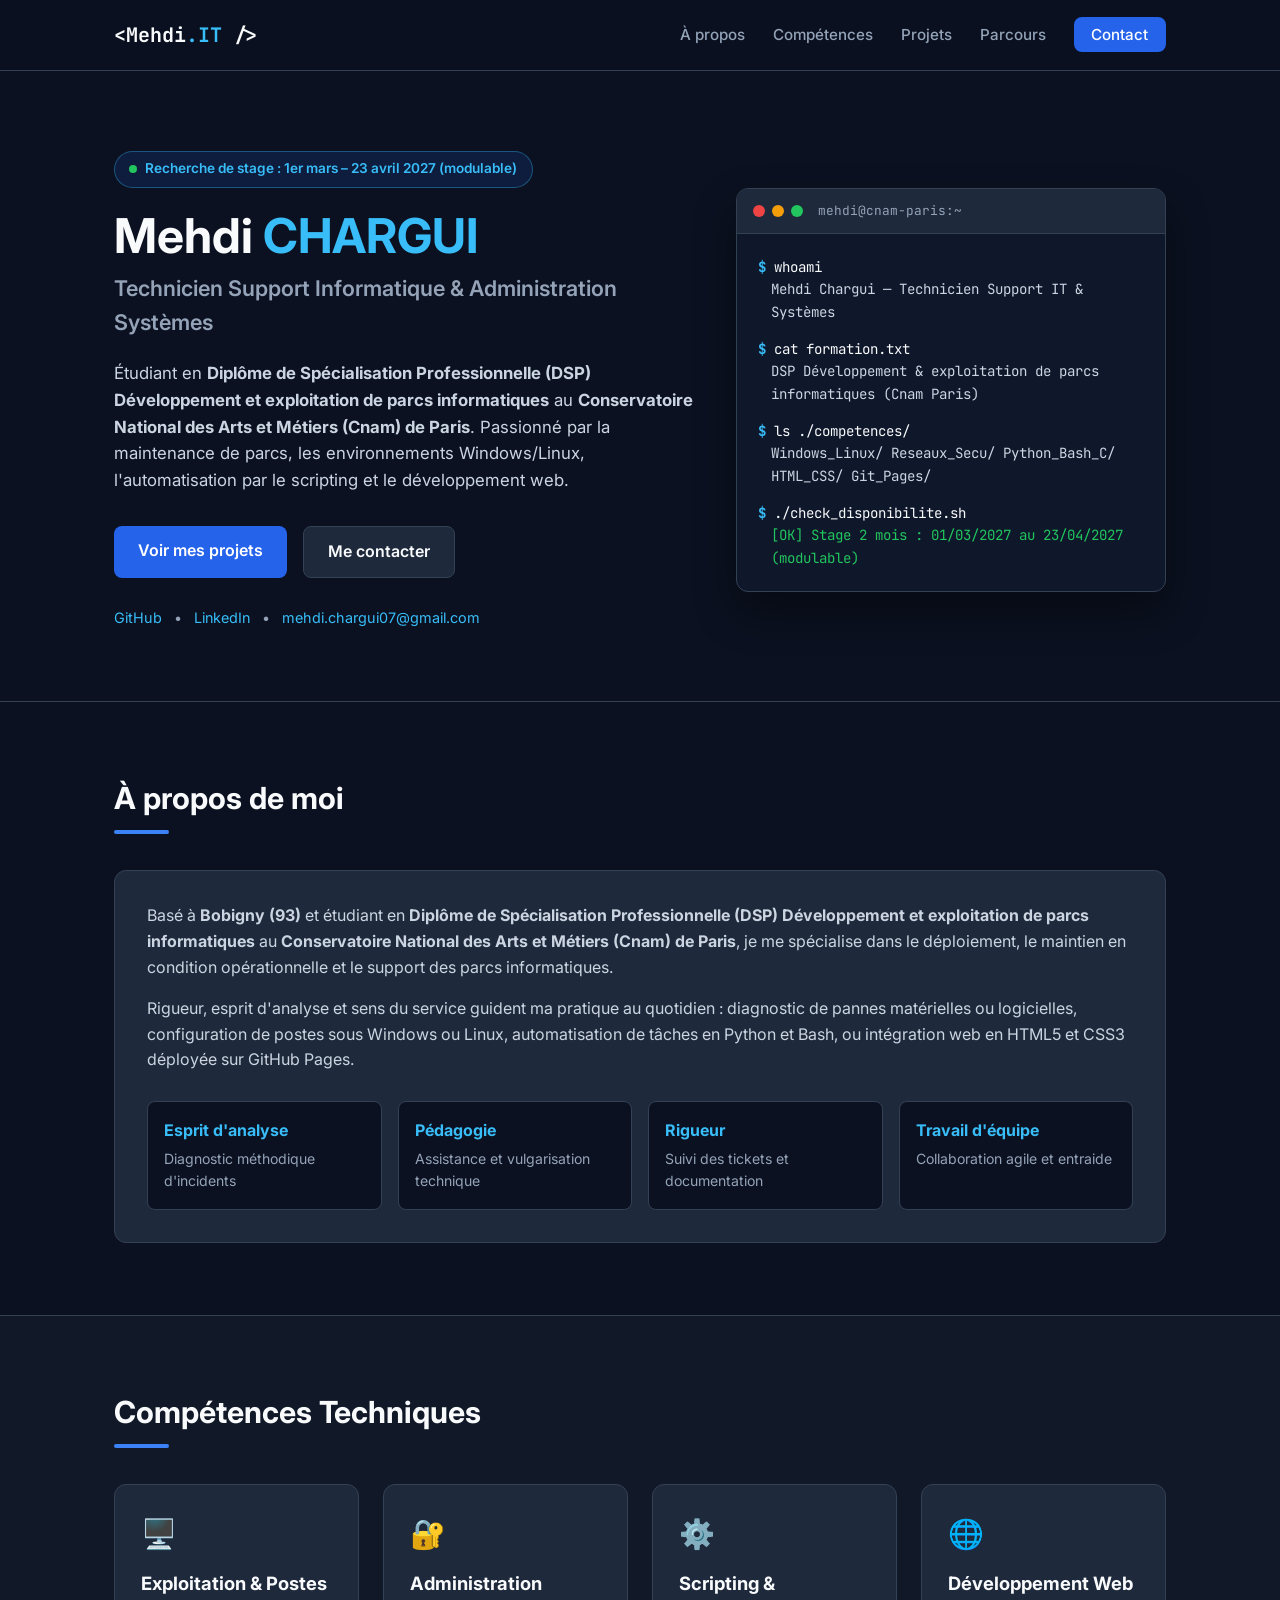
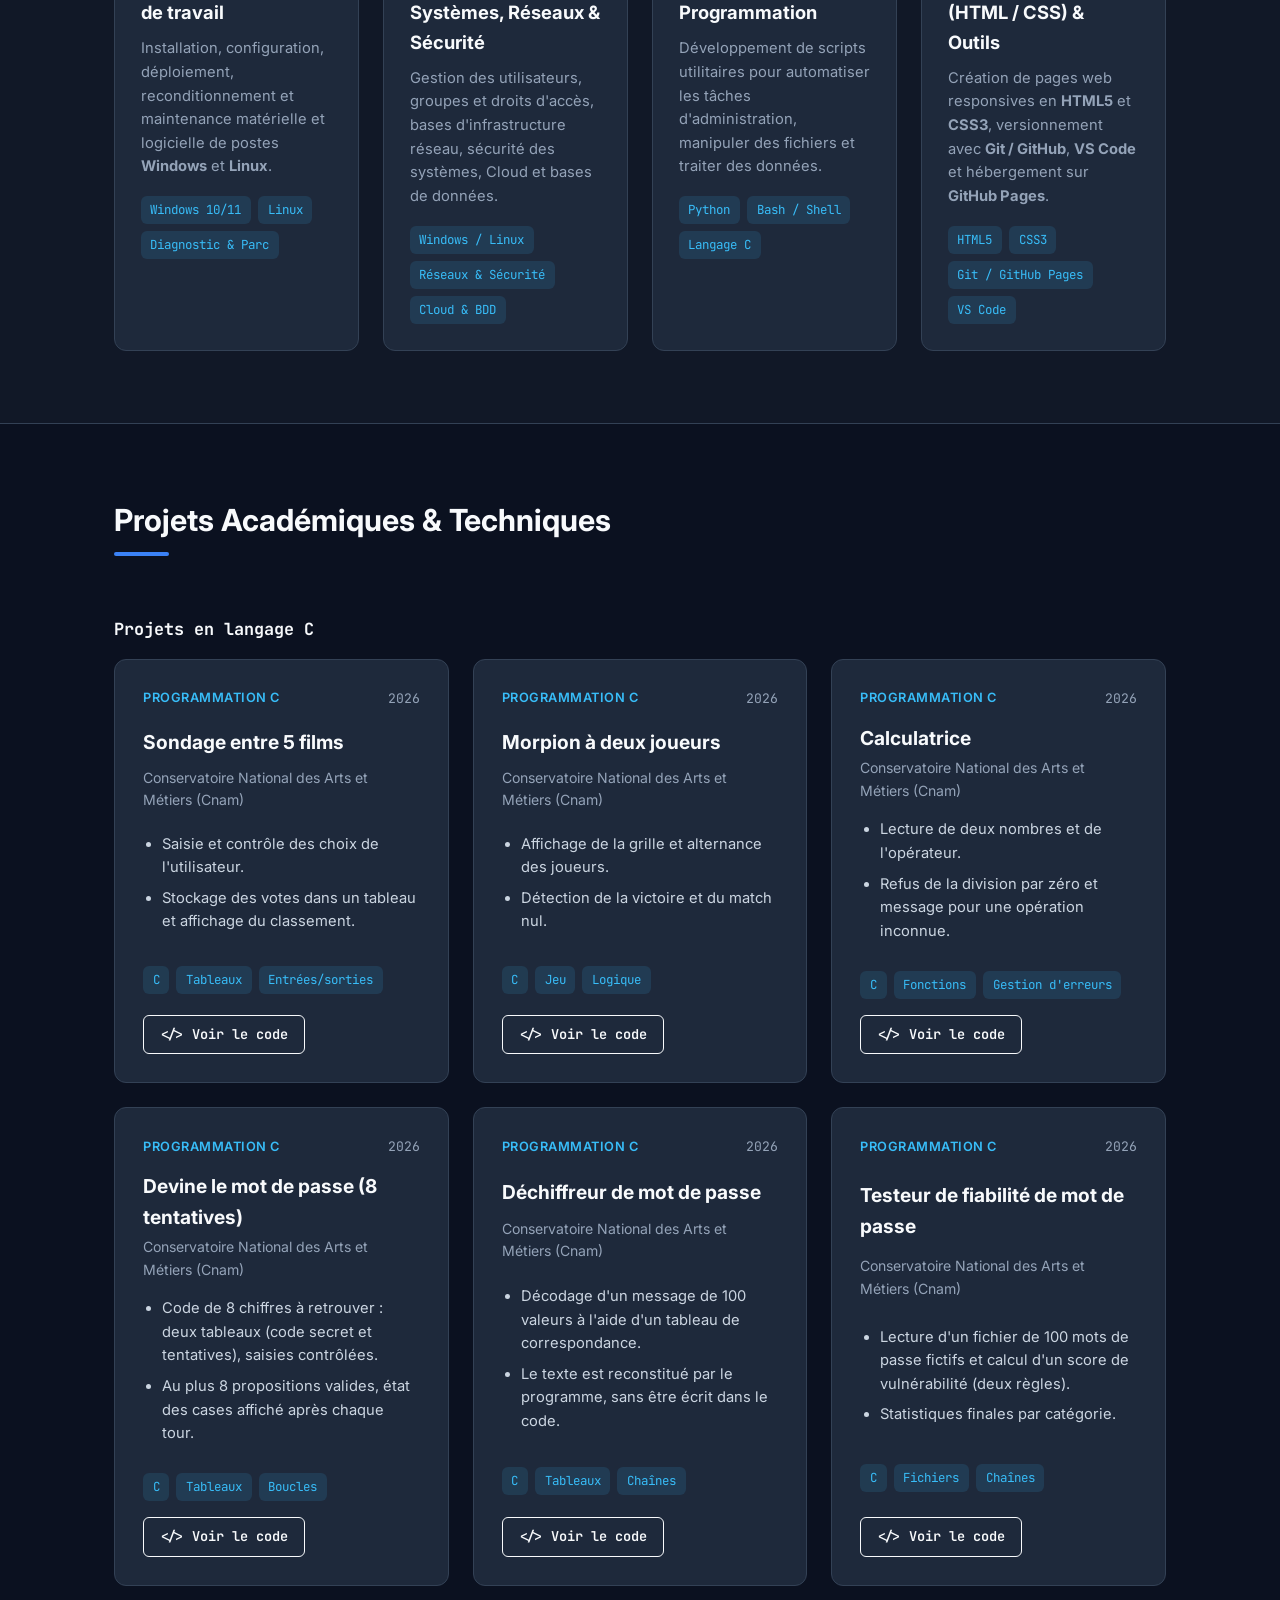
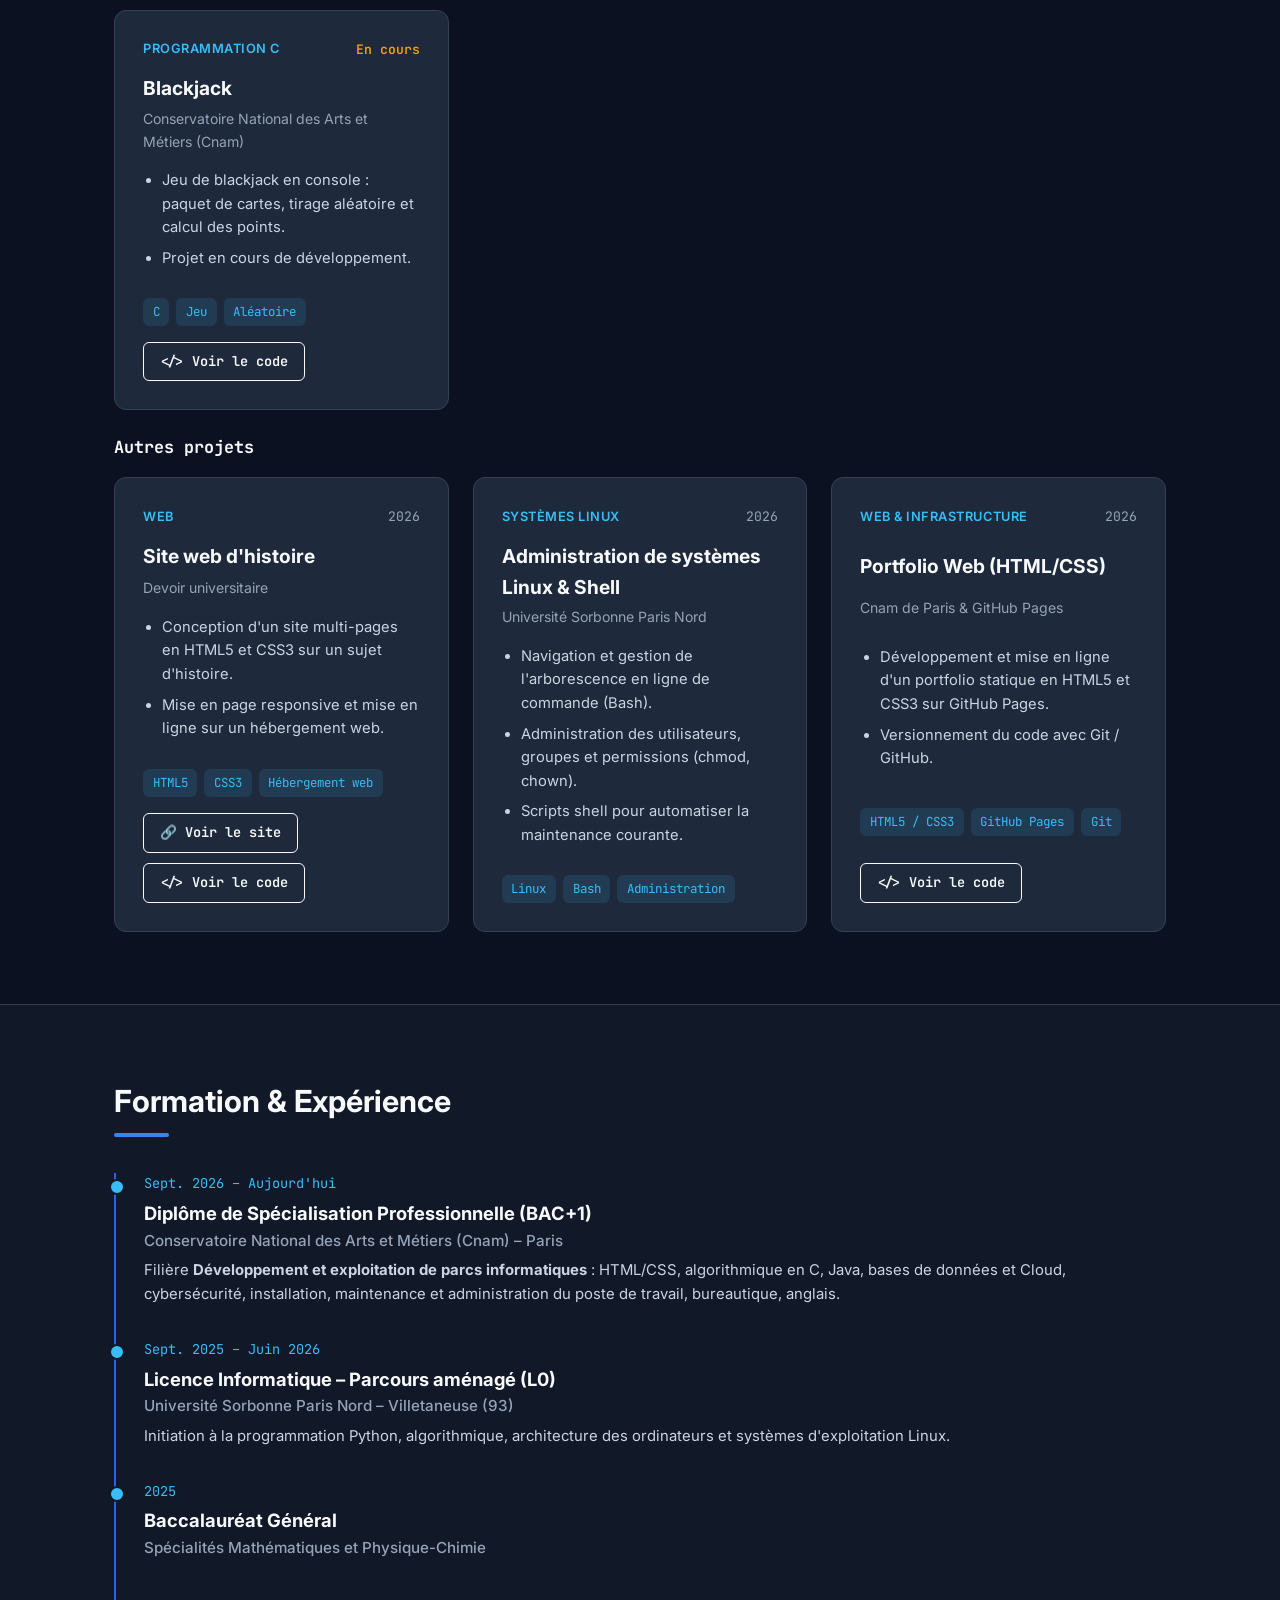
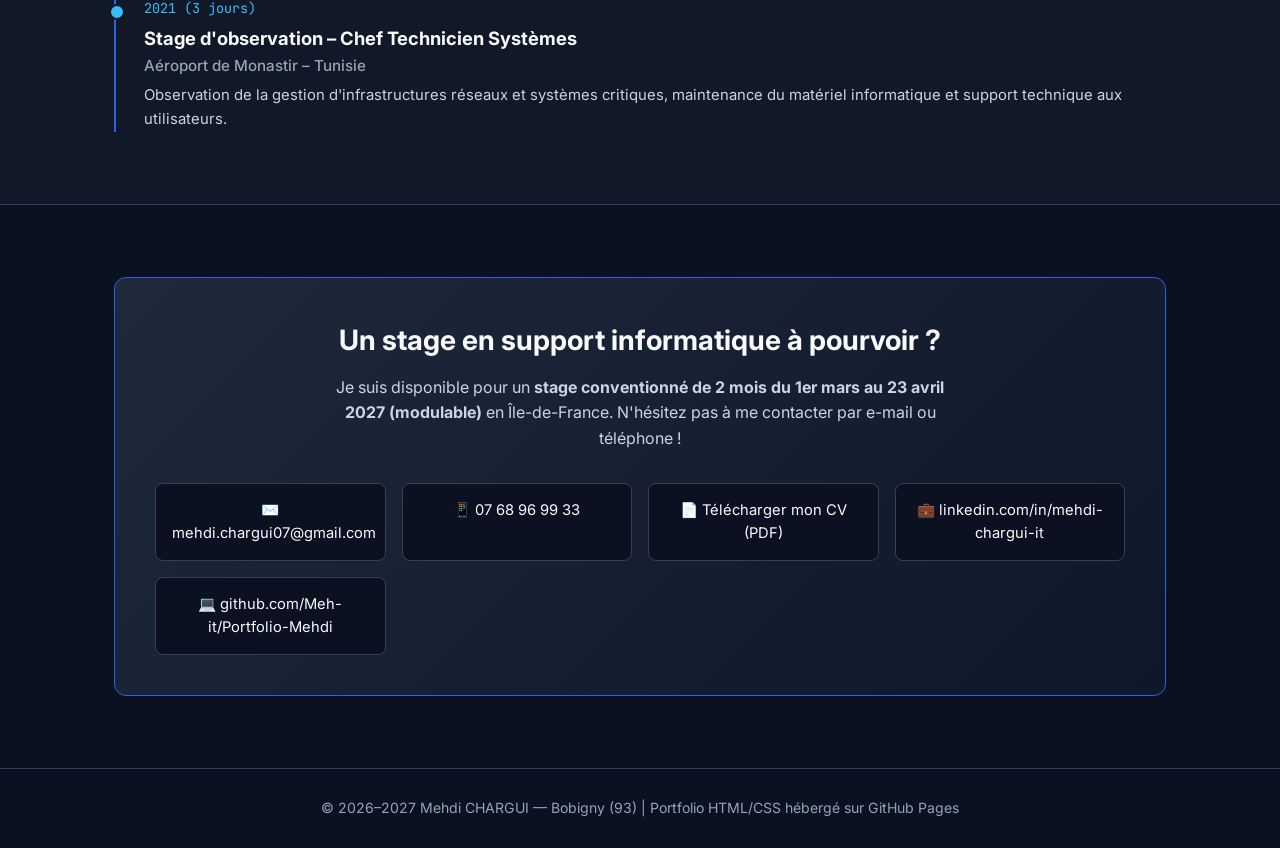
==== commit e364bffd: "Rename index (3).html to index.html" ====
--- a/index.html
+++ b/index.html
@@ -180,7 +180,7 @@
             <span>C</span><span>Tableaux</span><span>Entrées/sorties</span>
           </div>
           <div class="project-links">
-            <a href="https://github.com/Meh-it/projets-c" target="_blank" rel="noopener" class="btn-code">&lt;/&gt; Voir le code</a>
+            <a href="https://github.com/Meh-it/projets-c/tree/main/01-sondage-films" target="_blank" rel="noopener" class="btn-code">&lt;/&gt; Voir le code</a>
           </div>
         </article>
         <article class="project-card">
@@ -198,7 +198,7 @@
             <span>C</span><span>Jeu</span><span>Logique</span>
           </div>
           <div class="project-links">
-            <a href="https://github.com/Meh-it/projets-c" target="_blank" rel="noopener" class="btn-code">&lt;/&gt; Voir le code</a>
+            <a href="https://github.com/Meh-it/projets-c/tree/main/02-morpion" target="_blank" rel="noopener" class="btn-code">&lt;/&gt; Voir le code</a>
           </div>
         </article>
         <article class="project-card">
@@ -216,7 +216,7 @@
             <span>C</span><span>Fonctions</span><span>Gestion d'erreurs</span>
           </div>
           <div class="project-links">
-            <a href="https://github.com/Meh-it/projets-c" target="_blank" rel="noopener" class="btn-code">&lt;/&gt; Voir le code</a>
+            <a href="https://github.com/Meh-it/projets-c/tree/main/03-calculatrice" target="_blank" rel="noopener" class="btn-code">&lt;/&gt; Voir le code</a>
           </div>
         </article>
         <article class="project-card">
@@ -234,7 +234,7 @@
             <span>C</span><span>Tableaux</span><span>Boucles</span>
           </div>
           <div class="project-links">
-            <a href="https://github.com/Meh-it/projets-c" target="_blank" rel="noopener" class="btn-code">&lt;/&gt; Voir le code</a>
+            <a href="https://github.com/Meh-it/projets-c/tree/main/04-devine-mot-de-passe" target="_blank" rel="noopener" class="btn-code">&lt;/&gt; Voir le code</a>
           </div>
         </article>
         <article class="project-card">
@@ -252,7 +252,7 @@
             <span>C</span><span>Tableaux</span><span>Chaînes</span>
           </div>
           <div class="project-links">
-            <a href="https://github.com/Meh-it/projets-c" target="_blank" rel="noopener" class="btn-code">&lt;/&gt; Voir le code</a>
+            <a href="https://github.com/Meh-it/projets-c/tree/main/05-dechiffreur-mot-de-passe" target="_blank" rel="noopener" class="btn-code">&lt;/&gt; Voir le code</a>
           </div>
         </article>
         <article class="project-card">
@@ -270,19 +270,19 @@
             <span>C</span><span>Fichiers</span><span>Chaînes</span>
           </div>
           <div class="project-links">
-            <a href="https://github.com/Meh-it/projets-c" target="_blank" rel="noopener" class="btn-code">&lt;/&gt; Voir le code</a>
-          </div>
-        </article>
-        <article class="project-card">
-          <div class="project-header">
-            <span class="project-tag">Programmation C</span>
-            <span class="project-year badge-encours">Dernière réalisation</span>
+            <a href="https://github.com/Meh-it/projets-c/tree/main/06-testeur-fiabilite-mot-de-passe" target="_blank" rel="noopener" class="btn-code">&lt;/&gt; Voir le code</a>
+          </div>
+        </article>
+        <article class="project-card">
+          <div class="project-header">
+            <span class="project-tag">Programmation C</span>
+            <span class="project-year badge-encours">En cours</span>
           </div>
           <h3>Blackjack</h3>
           <p class="project-place">Conservatoire National des Arts et Métiers (Cnam)</p>
           <ul>
             <li>Jeu de blackjack en console : paquet de cartes, tirage aléatoire et calcul des points.</li>
-            <li>Règles revisitées</li>
+            <li>Projet en cours de développement.</li>
           </ul>
           <div class="tags">
             <span>C</span><span>Jeu</span><span>Aléatoire</span>
@@ -362,7 +362,7 @@
           <div class="timeline-content">
             <h3>Diplôme de Spécialisation Professionnelle (BAC+1)</h3>
             <h4>Conservatoire National des Arts et Métiers (Cnam) – Paris</h4>
-            <p>Filière <strong>Développement et exploitation de parcs informatiques</strong> : administration réseaux Windows/Linux, maintenance de postes, sécurité &amp; Cloud, scripting Python/Bash, bases de données.</p>
+            <p>Filière <strong>Développement et exploitation de parcs informatiques</strong> : HTML/CSS, algorithmique en C, Java, bases de données et Cloud, cybersécurité, installation, maintenance et administration du poste de travail, bureautique, anglais.</p>
           </div>
         </div>
 
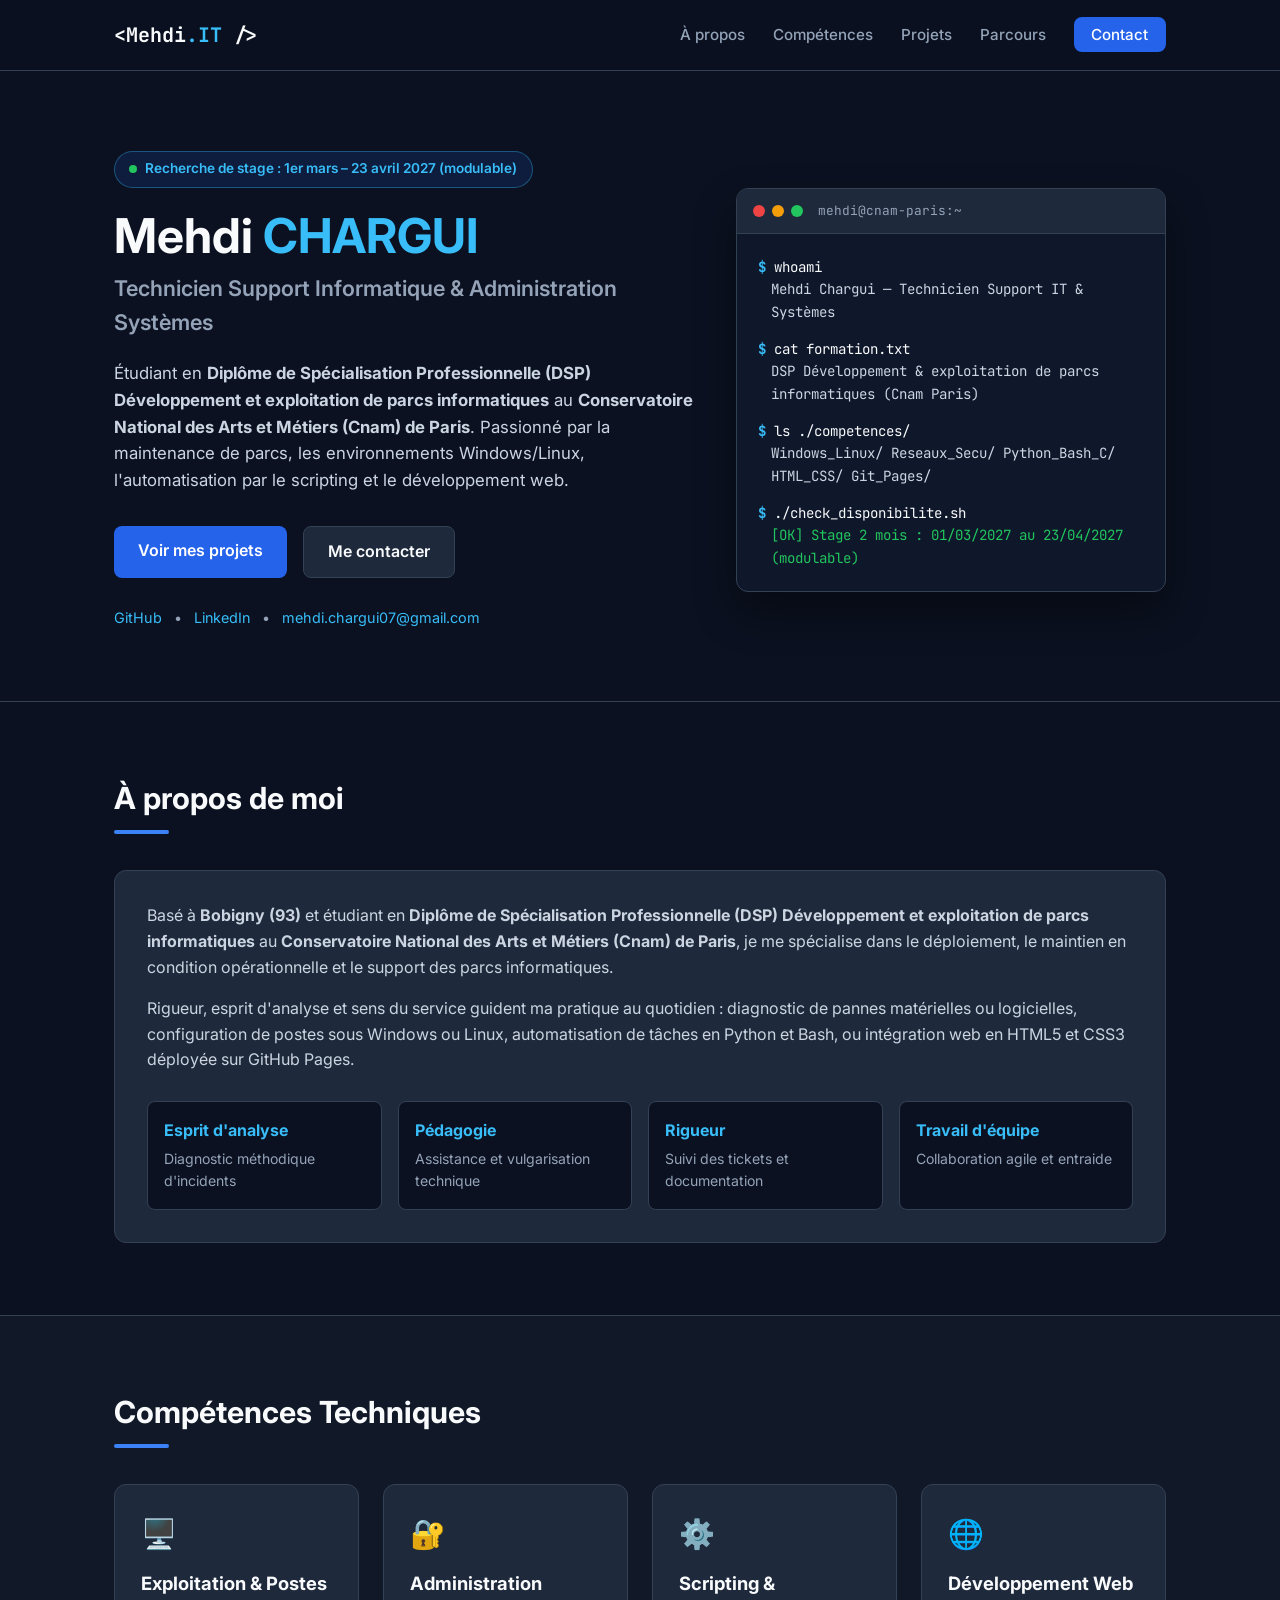
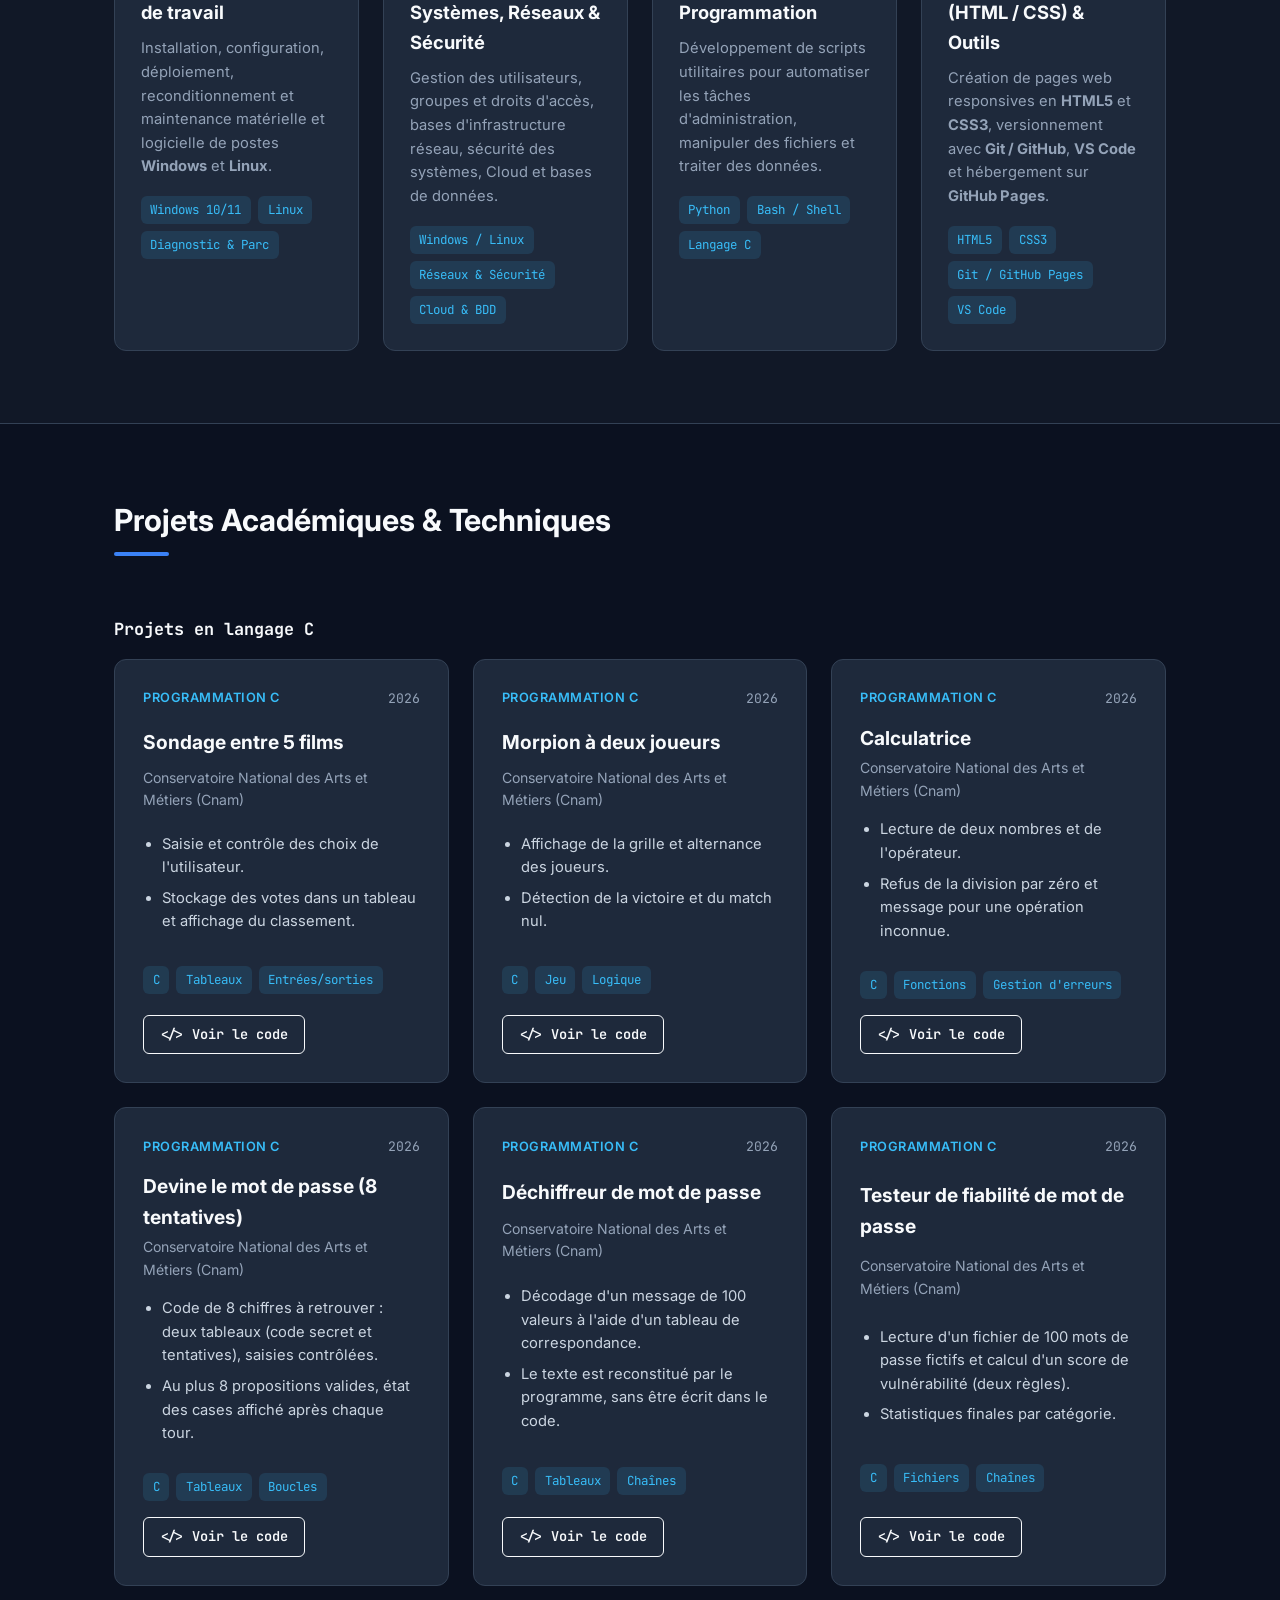
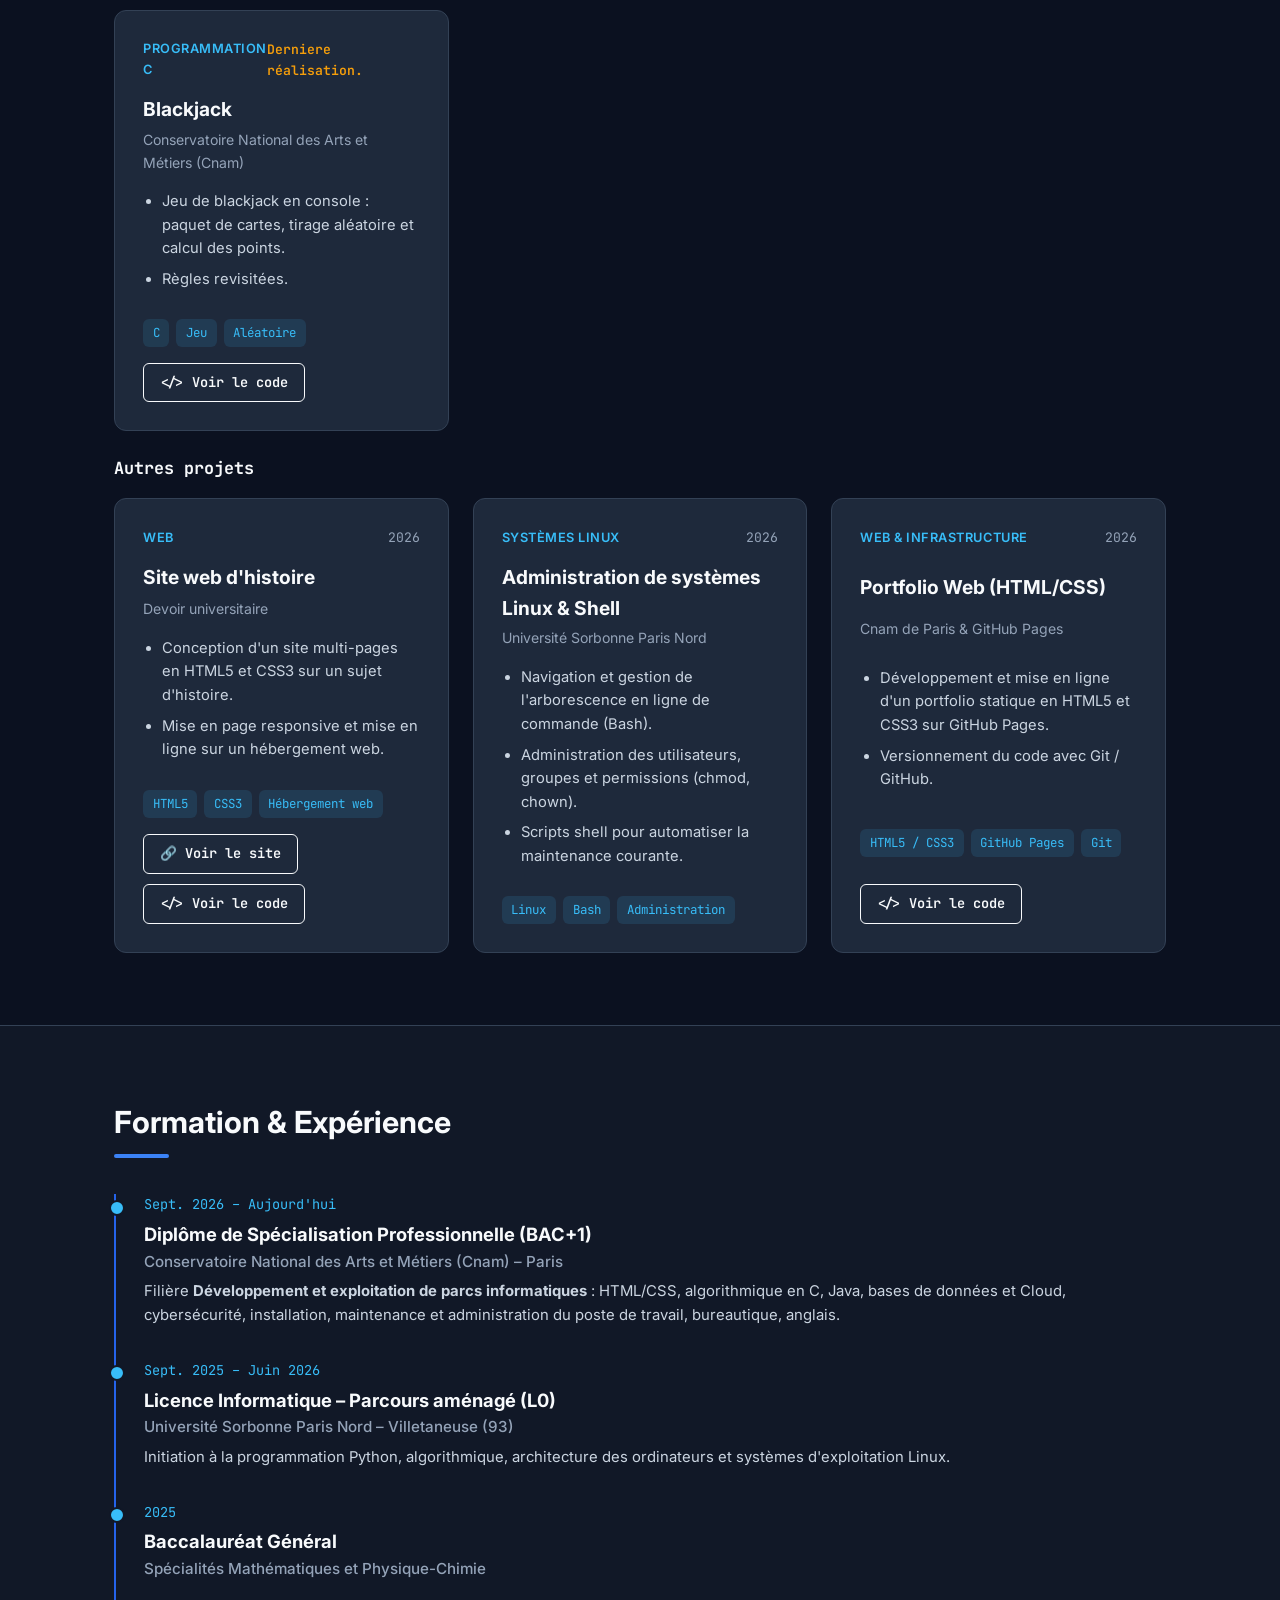
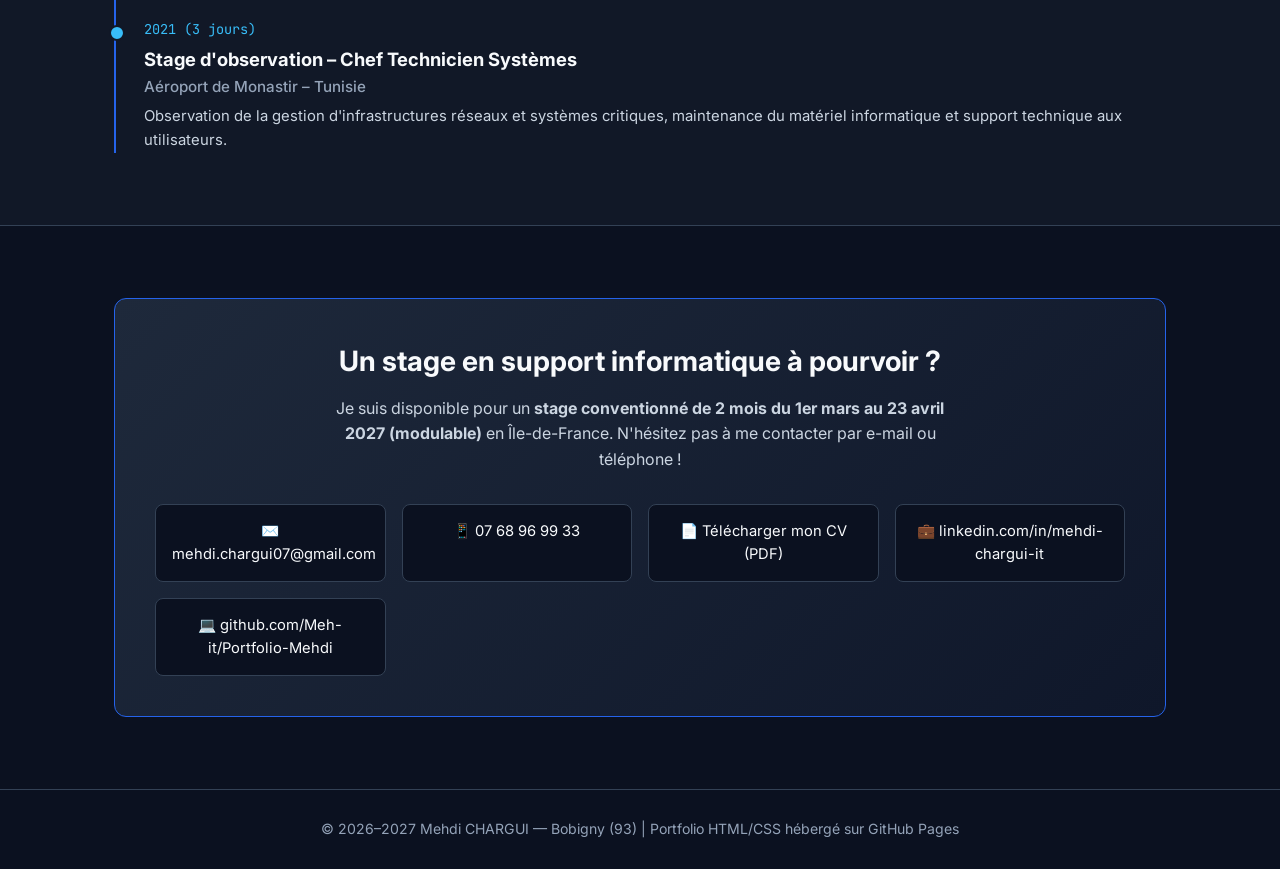
==== commit 233fdf55: "Update project status and description for Blackjack" ====
--- a/index.html
+++ b/index.html
@@ -276,13 +276,13 @@
         <article class="project-card">
           <div class="project-header">
             <span class="project-tag">Programmation C</span>
-            <span class="project-year badge-encours">En cours</span>
+            <span class="project-year badge-encours">Derniere réalisation.</span>
           </div>
           <h3>Blackjack</h3>
           <p class="project-place">Conservatoire National des Arts et Métiers (Cnam)</p>
           <ul>
             <li>Jeu de blackjack en console : paquet de cartes, tirage aléatoire et calcul des points.</li>
-            <li>Projet en cours de développement.</li>
+            <li>Règles revisitées.</li>
           </ul>
           <div class="tags">
             <span>C</span><span>Jeu</span><span>Aléatoire</span>
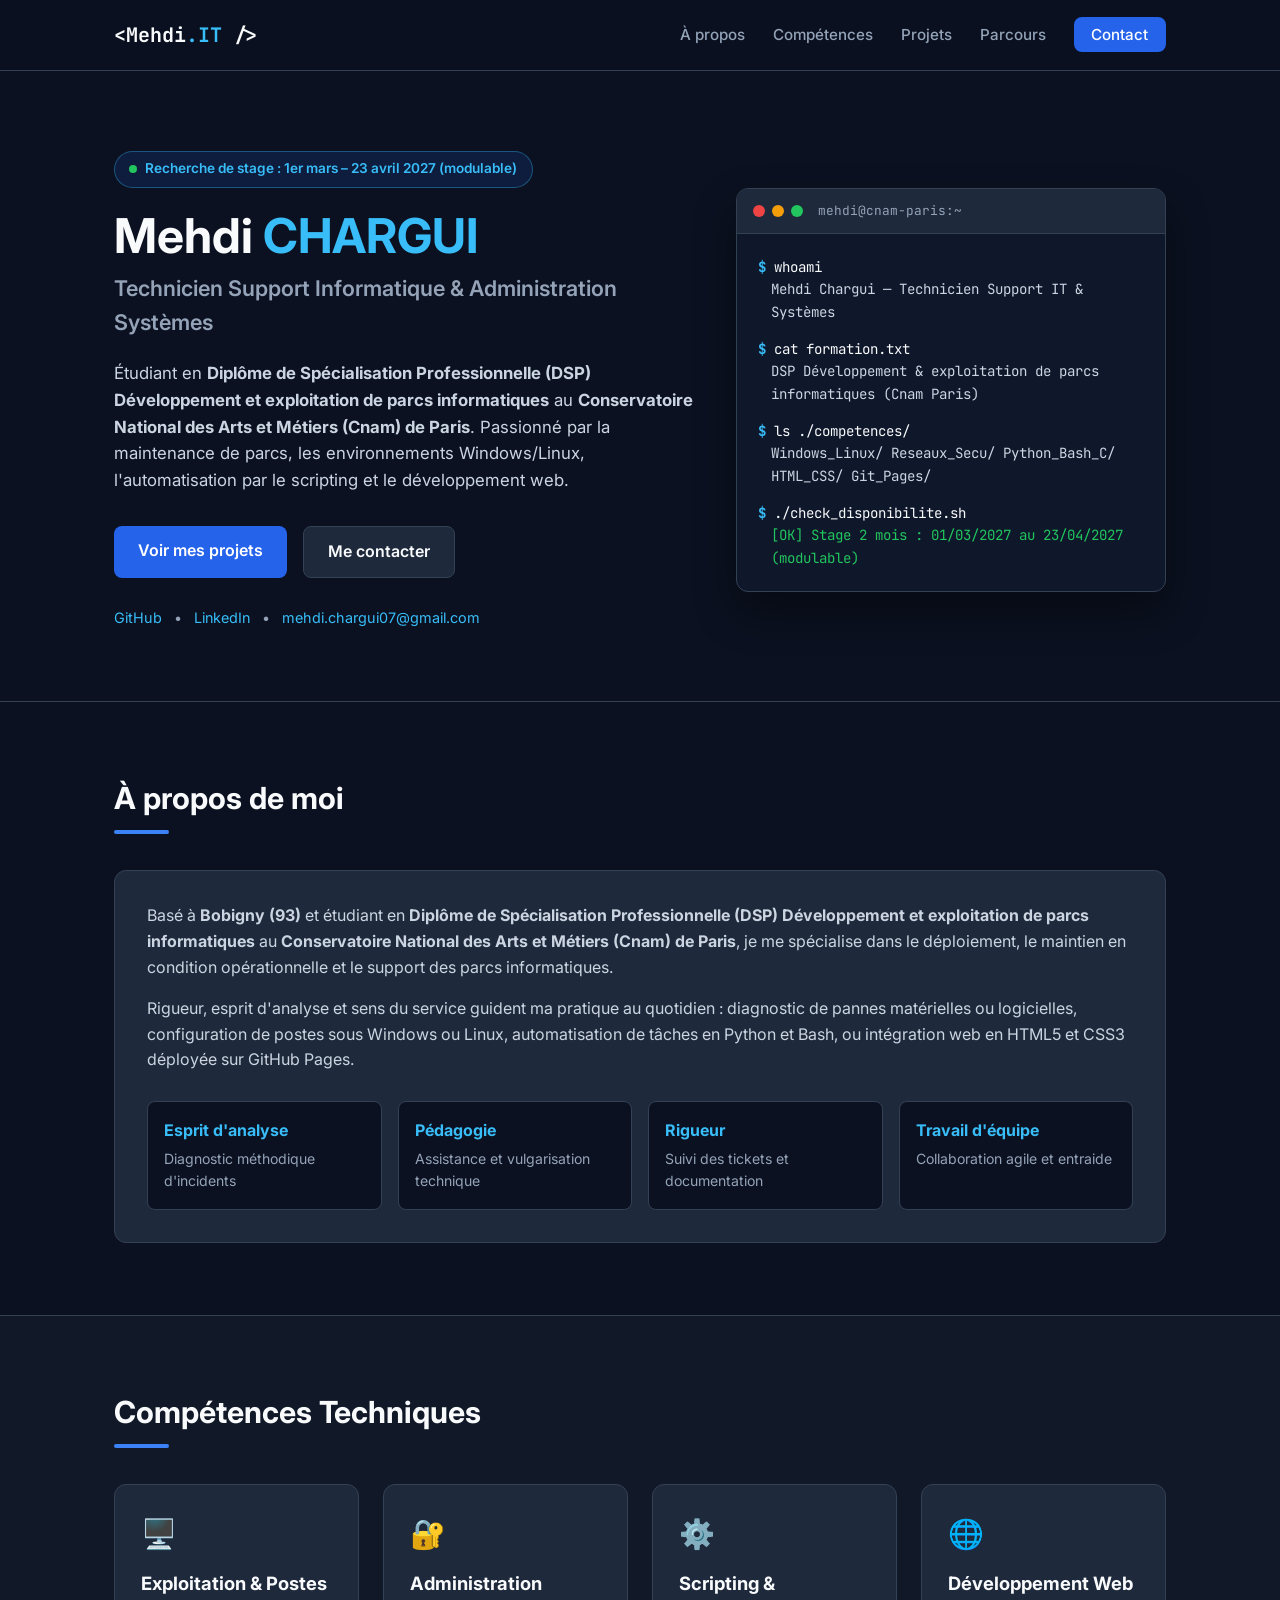
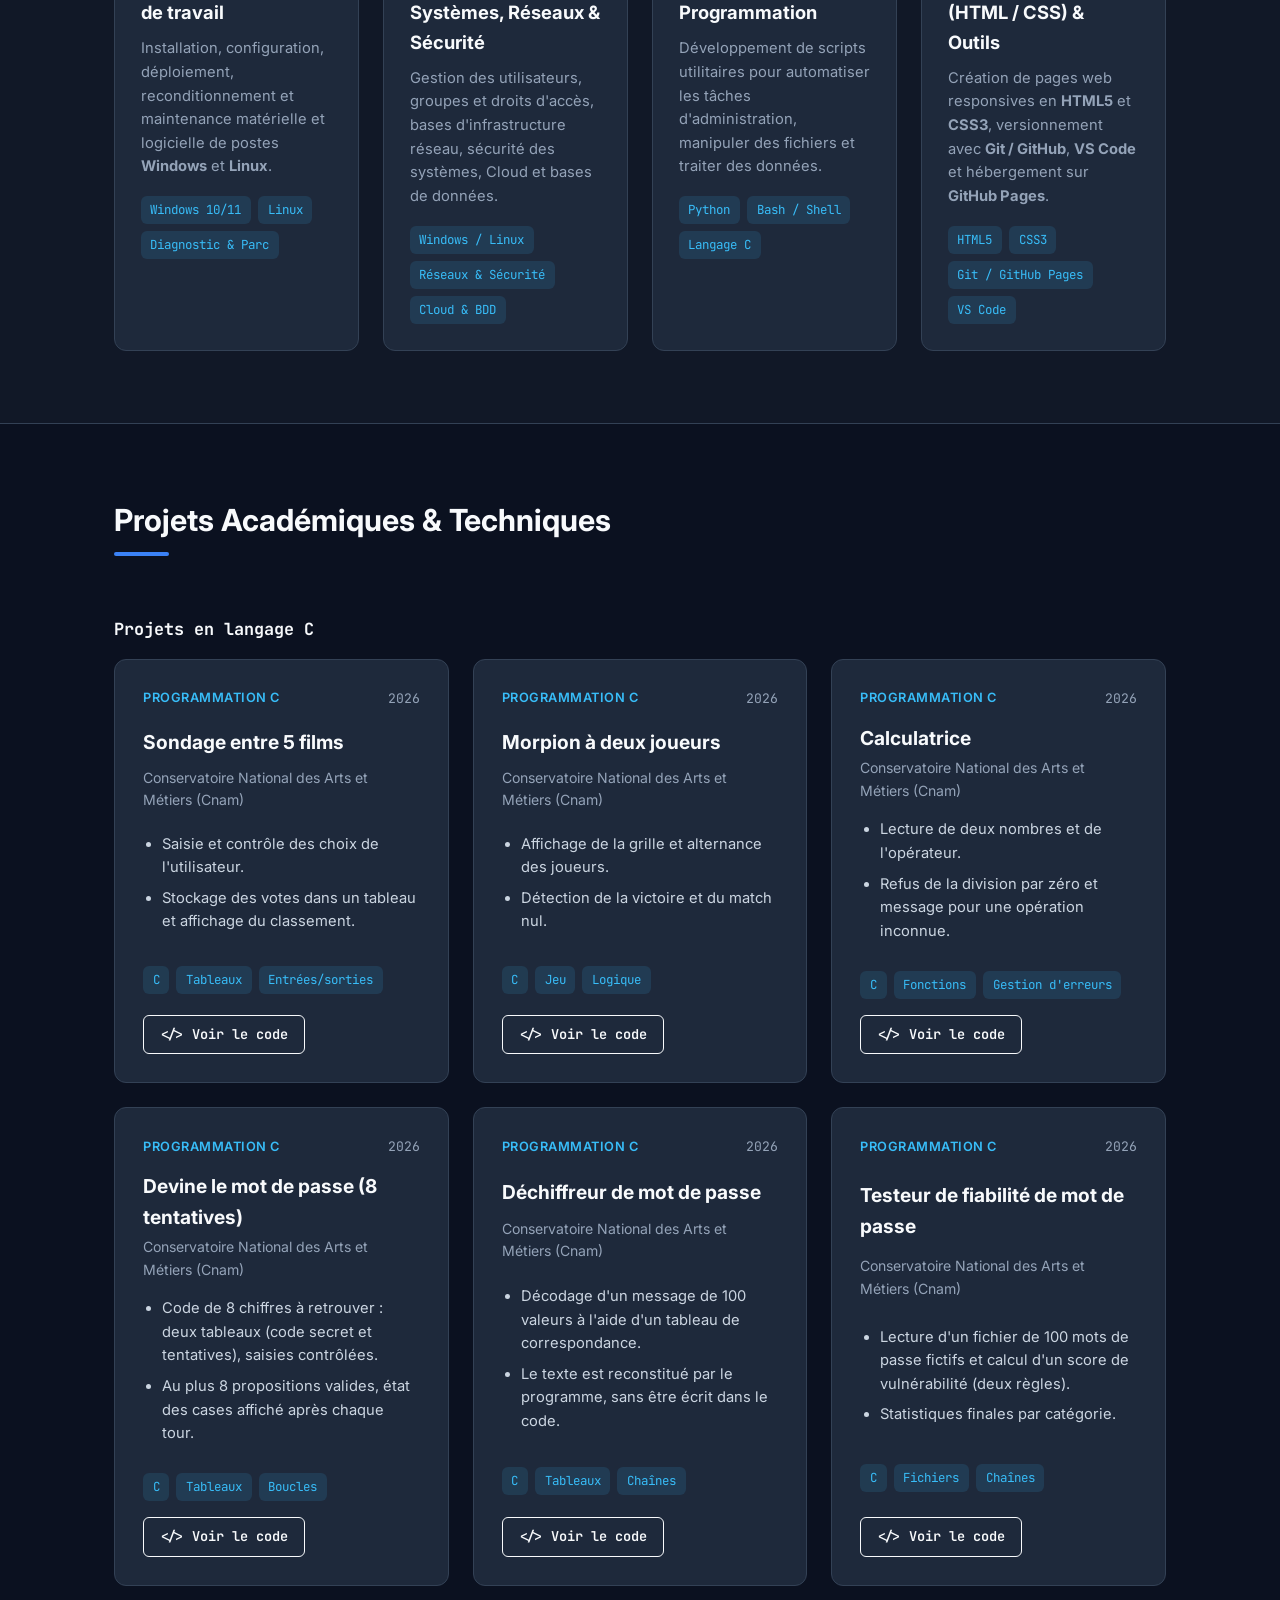
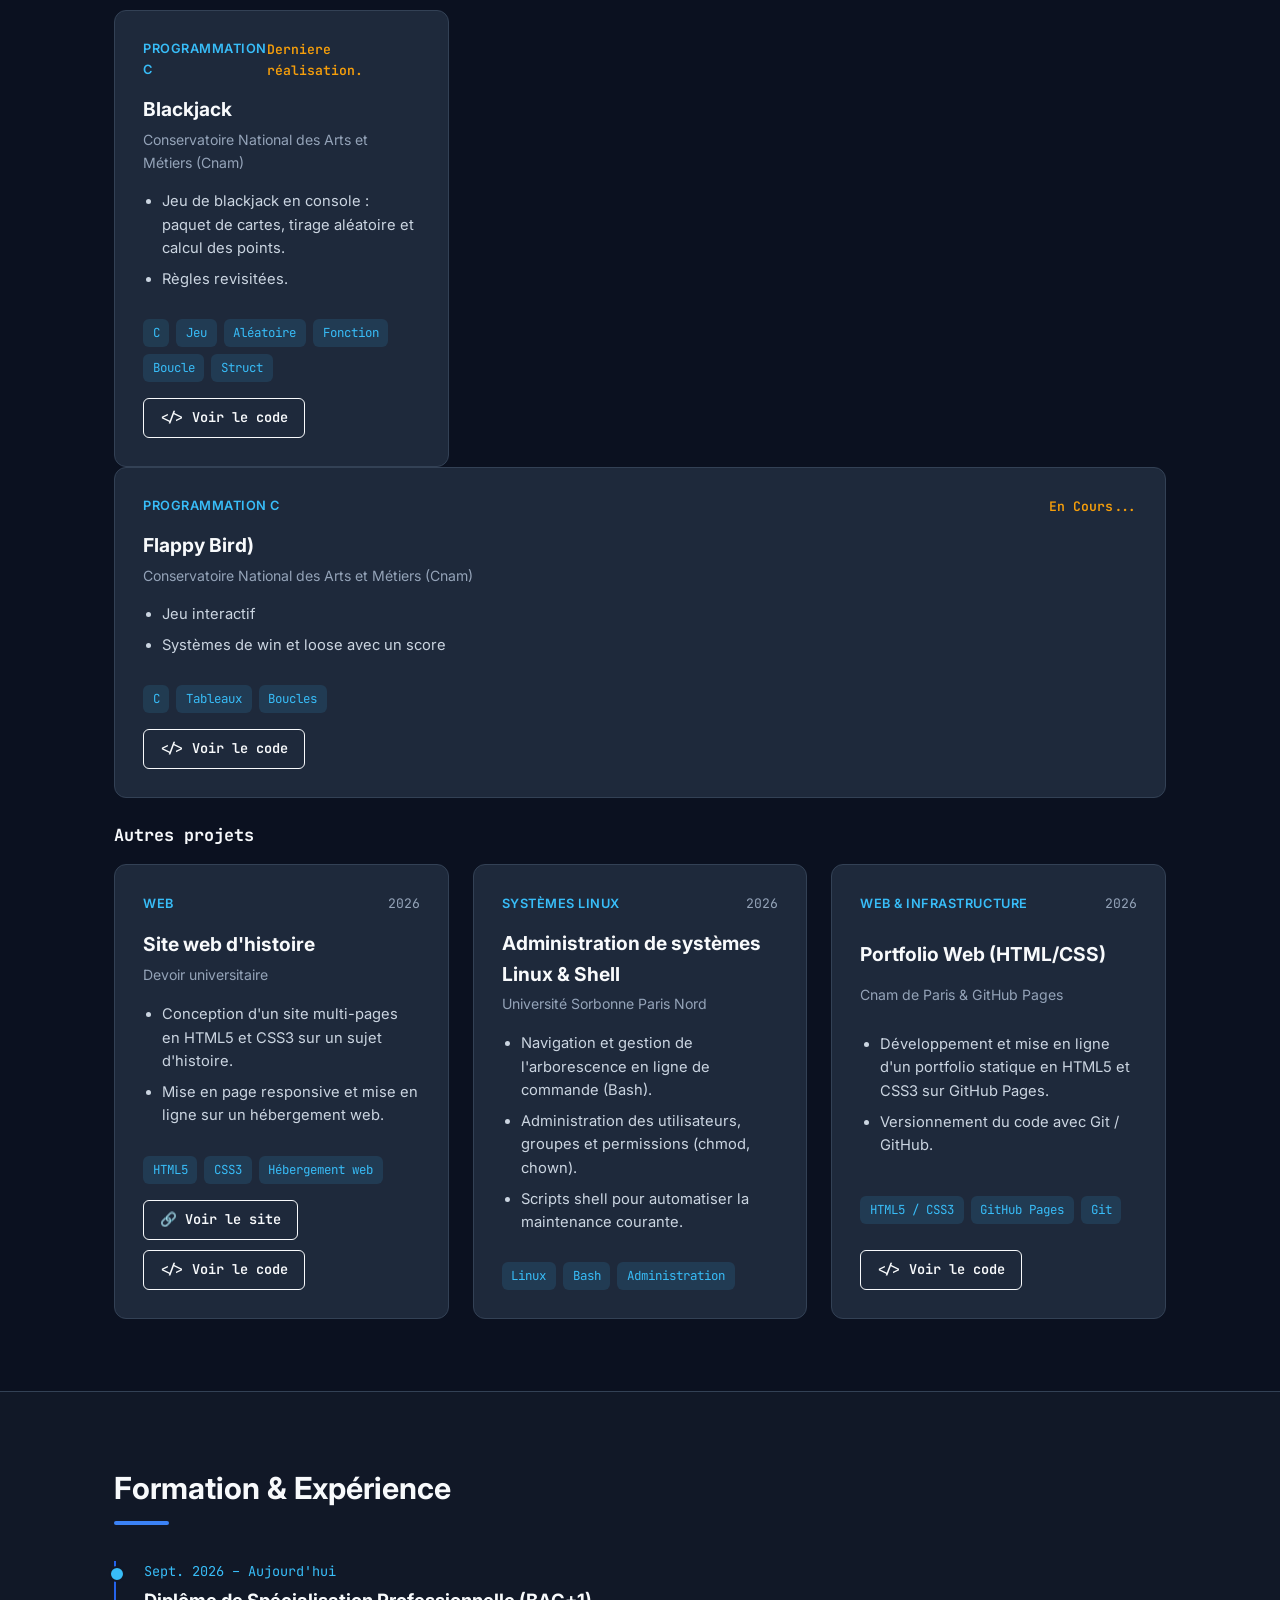
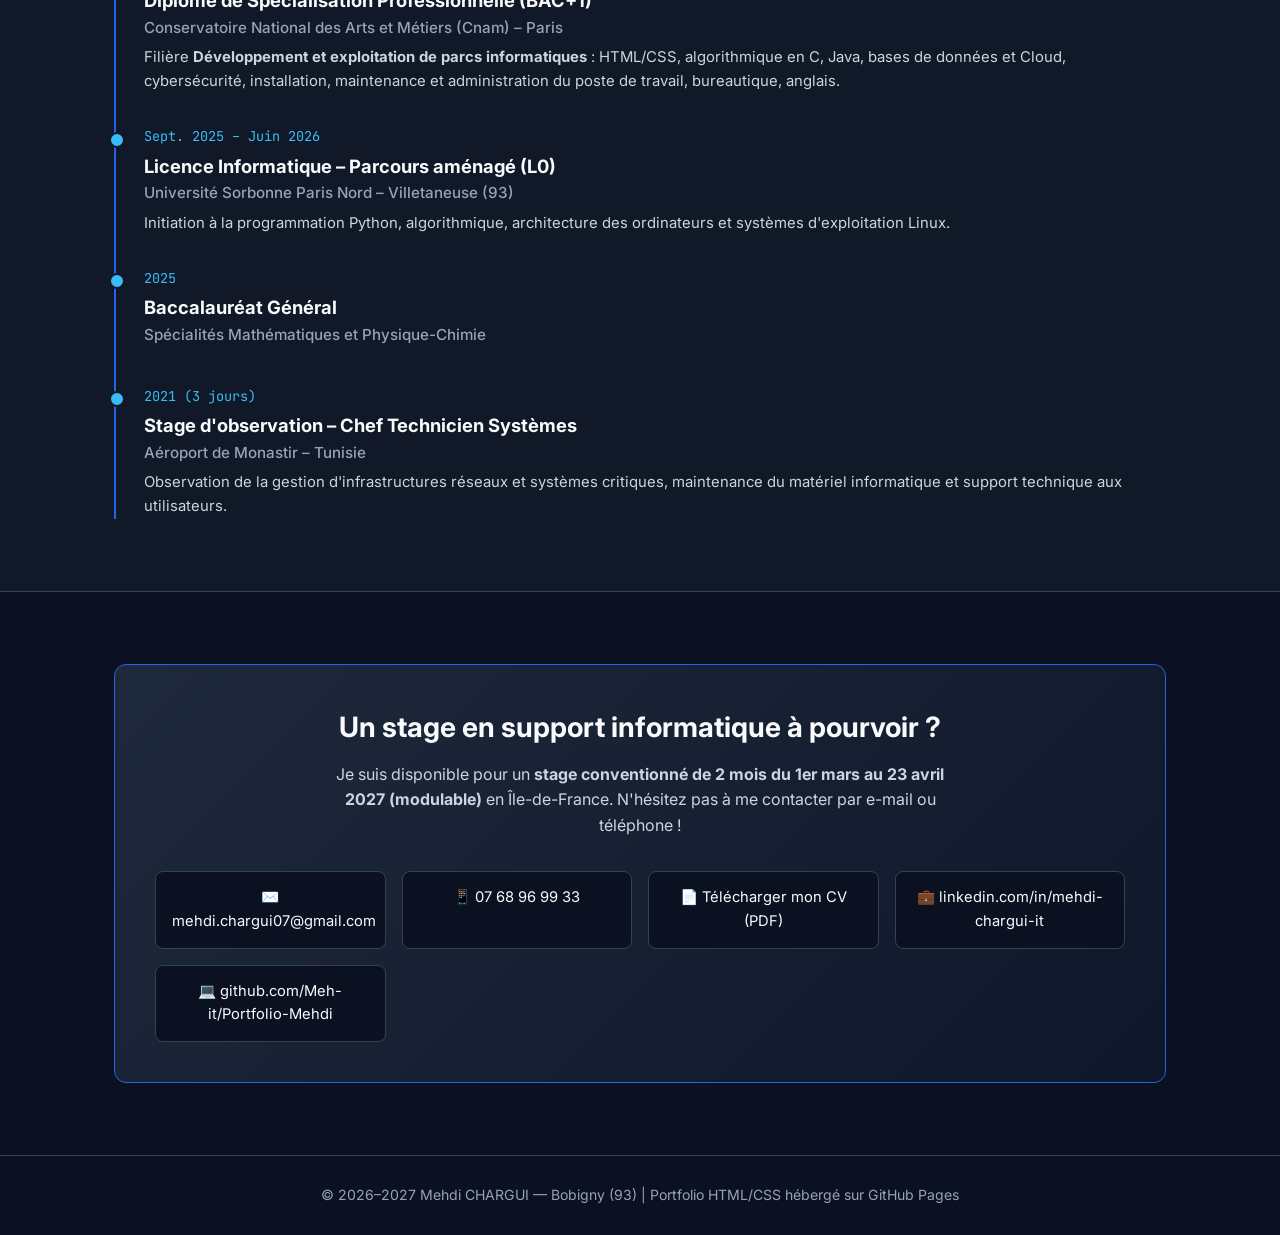
==== commit f7a341bc: "Update project links and add new project details" ====
--- a/index.html
+++ b/index.html
@@ -198,7 +198,7 @@
             <span>C</span><span>Jeu</span><span>Logique</span>
           </div>
           <div class="project-links">
-            <a href="https://github.com/Meh-it/projets-c/tree/main/02-morpion" target="_blank" rel="noopener" class="btn-code">&lt;/&gt; Voir le code</a>
+            <a href="https://github.com/Meh-it/projets-c/" target="_blank" rel="noopener" class="btn-code">&lt;/&gt; Voir le code</a>
           </div>
         </article>
         <article class="project-card">
@@ -285,13 +285,32 @@
             <li>Règles revisitées.</li>
           </ul>
           <div class="tags">
-            <span>C</span><span>Jeu</span><span>Aléatoire</span>
+            <span>C</span><span>Jeu</span><span>Aléatoire</span><span>Fonction</span><span>Boucle</span><span>Struct</span>
           </div>
           <div class="project-links">
             <a href="https://github.com/Meh-it/projets-c" target="_blank" rel="noopener" class="btn-code">&lt;/&gt; Voir le code</a>
           </div>
         </article>
       </div>
+      <article class="project-card">
+          <div class="project-header">
+            <span class="project-tag">Programmation C</span>
+            <span class="project-year badge-encours">En Cours...</span>
+          </div>
+          <h3>Flappy Bird)</h3>
+          <p class="project-place">Conservatoire National des Arts et Métiers (Cnam)</p>
+          <ul>
+            <li>Jeu interactif</li>
+            <li>Systèmes de win et loose avec un score</li>
+          
+          </ul>
+          <div class="tags">
+            <span>C</span><span>Tableaux</span><span>Boucles</span>
+          </div>
+          <div class="project-links">
+            <a href="https://github.com/Meh-it/projets-c/" target="_blank" rel="noopener" class="btn-code">&lt;/&gt; Voir le code</a>
+          </div>
+        </article>
 
       <h3 class="projects-subtitle">Autres projets</h3>
       <div class="projects-grid">
